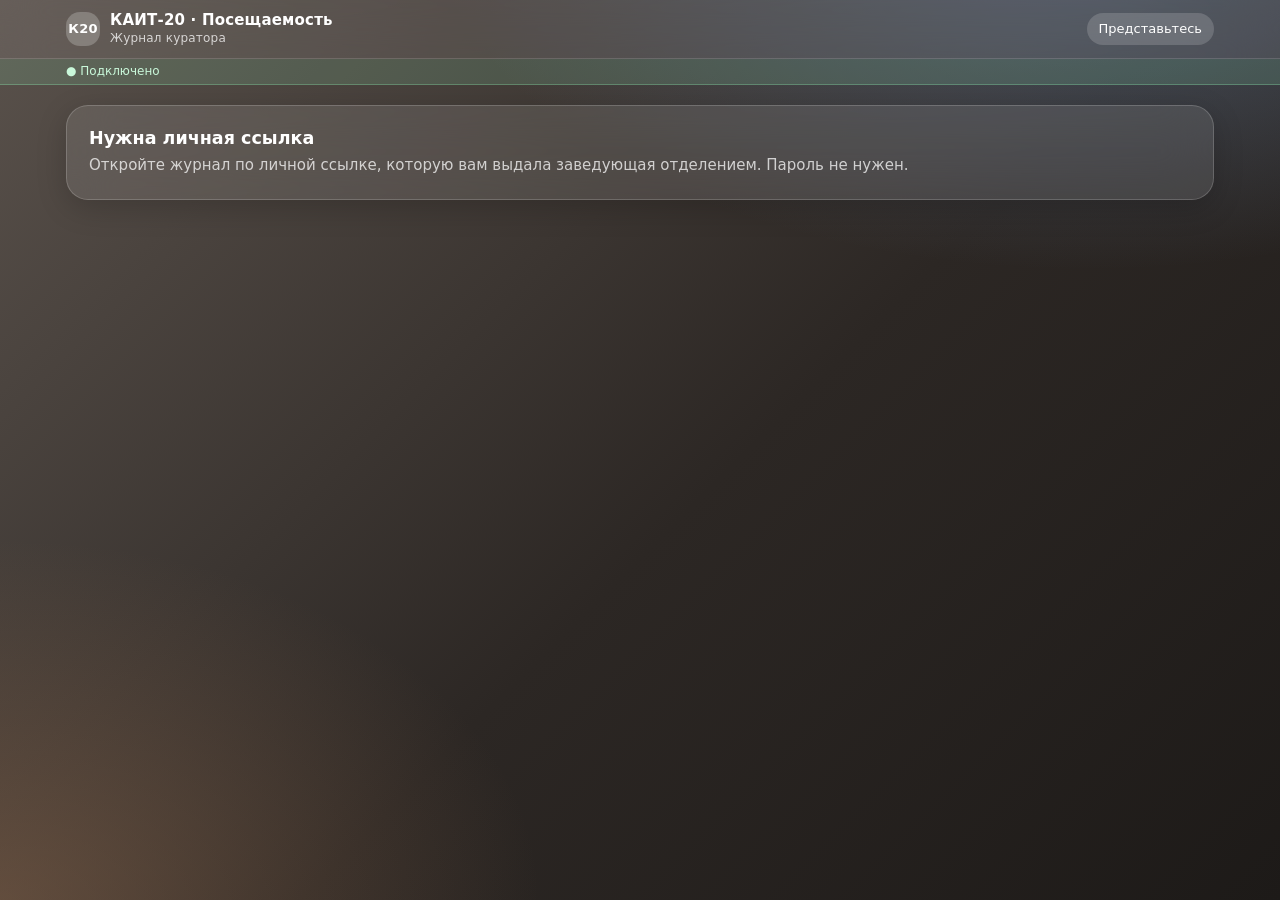
==== index.html @ 229efa11 "Update index.html" ====
<!doctype html>
<html lang="ru">
<head>
<meta charset="utf-8">
<meta name="viewport" content="width=device-width,initial-scale=1,viewport-fit=cover">
<meta name="robots" content="noindex,nofollow">
<title>КАИТ-20 · Посещаемость — куратор</title>
<link rel="stylesheet" href="style.css">
</head>
<body>
<div class="top"><div class="wrap">
  <div class="brand"><div class="logo">К20</div><div>КАИТ-20 · Посещаемость<small>Журнал куратора</small></div></div>
  <div class="sp"></div>
  <button class="who" id="whoBtn">Представьтесь</button>
</div></div>
<div class="demo" id="demo"></div>

<main class="wrap" id="app"></main>

<div class="ov" id="nameOv"><div class="modal">
  <h3>Как вас зовут?</h3>
  <div class="mut sm" style="margin-top:6px">Выберите себя из списка кураторов: имя попадёт в журнал изменений, так видно, кто поставил отметку. Пароль не нужен.</div>
  <select id="nameSel" style="width:100%;border:1px solid var(--line);border-radius:11px;padding:11px 12px;margin:10px 0;background:#fff"></select>
  <input type="text" id="nameIn" placeholder="Фамилия И. О." autocomplete="name" style="display:none">
  <button class="btn" id="nameOk" style="width:100%">Продолжить</button>
</div></div>

<script src="config.js"></script>
<script src="core.js"></script>
<script src="ui.js"></script>
<script src="anim.js"></script>
<script>
(function () {
  var K = KAIT, S = K.Store, UI = window.UI, $ = UI.$, esc = K.esc;
  var app = $('#app');
  var st = { gid: null, date: null, view: 'day', course: 0, ym: null, mine: false };

  function lastWork(d) { var x = K.parse(d); for (var i = 0; i < 10 && S.isOff(K.iso(x)); i++) x.setDate(x.getDate() - 1); return K.iso(x); }
  st.date = lastWork(K.today()); st.ym = st.date.slice(0, 7);

  function hashRead() {
    var h = location.hash.replace('#', ''), o = {};
    h.split('&').forEach(function (p) { var kv = p.split('='); if (kv[0]) o[kv[0]] = decodeURIComponent(kv[1] || ''); });
    st.gid = o.g && S.group(o.g) ? o.g : null;
    if (o.d && /^\d{4}-\d\d-\d\d$/.test(o.d)) { st.date = o.d; st.ym = o.d.slice(0, 7); }
    if (o.v === 'month' || o.v === 'day') st.view = o.v;
  }
  function hashWrite() {
    var h = st.gid ? 'g=' + encodeURIComponent(st.gid) + '&d=' + st.date + '&v=' + st.view : '';
    try { if (location.hash.replace('#', '') !== h) history.replaceState(null, '', '#' + h); } catch (e) {}
  }

  /* ---------- имя ---------- */
  function who() { var w = S.who(); $('#whoBtn').textContent = w ? '👤 ' + K.shortName(w) : 'Представьтесь'; return w; }
  function myGroups() { if (K.REMOTE) return S.groups().map(function (g) { return g.id; }); var w = S.who(), c = S.curators().filter(function (x) { return x.name === w; })[0]; return c ? c.groups : []; }
  function askName(force) {
    if (S.who() && !force) return;
    var sel = $('#nameSel'), cur = S.who();
    sel.innerHTML = '<option value="">— выберите себя —</option>' + S.curators().map(function (c) { return '<option value="' + esc(c.name) + '"' + (c.name === cur ? ' selected' : '') + '>' + esc(c.name) + ' · ' + c.groups.join(', ') + '</option>'; }).join('') + '<option value="__other">Меня нет в списке…</option>';
    $('#nameIn').style.display = 'none';
    $('#nameOv').classList.add('on');
  }
  $('#nameSel').onchange = function () { var o = this.value === '__other'; $('#nameIn').style.display = o ? 'block' : 'none'; if (o) $('#nameIn').focus(); };
  $('#nameOk').onclick = function () {
    var v = $('#nameSel').value === '__other' ? $('#nameIn').value.trim() : $('#nameSel').value; if (!v) return;
    S.who(v); st.mine = myGroups().length > 0; st.course = 0; $('#nameOv').classList.remove('on'); who(); render();
  };
  $('#nameIn').onkeydown = function (e) { if (e.key === 'Enter') $('#nameOk').click(); };
  $('#whoBtn').onclick = function () { askName(true); };

  /* ---------- кураторские задачи ---------- */
  function myTasks() { var w = S.who(); return S.tasks().filter(function (t) { return K.REMOTE || t.cur === w; }); }
  function tasksBlock() {
    var all = myTasks(), open = all.filter(function (t) { return !t.done; }), done = all.filter(function (t) { return t.done; }), td = K.today();
    if (!all.length) return '';
    open.sort(function (a, b) { return (a.due || '9').localeCompare(b.due || '9'); });
    var h = '<div class="card sec" style="margin:14px 0"><h3>Кураторские задачи <small>' + (open.length ? 'в работе: ' + open.length : 'всё выполнено') + '</small></h3>';
    open.forEach(function (t) {
      var late = t.due && t.due < td, today = t.due === td;
      h += '<div class="tkrow" style="display:flex;gap:10px;align-items:flex-start;padding:9px 0;border-top:1px solid var(--line)"><div style="flex:1"><b>' + esc(t.title) + '</b>' + (t.desc ? '<div class="mut sm">' + esc(t.desc) + '</div>' : '') +
        (t.due ? '<div class="xs" style="margin-top:3px;color:' + (late ? '#ff9a8f' : today ? '#ffd27a' : 'inherit') + '">' + (late ? 'Просрочено · ' : today ? 'Срок сегодня · ' : 'Срок: ') + K.fmtShort(t.due) + '</div>' : '') + '</div><button class="btn sm" data-tdone="' + t.id + '">✓ Выполнено</button></div>';
    });
    if (done.length) h += '<div style="margin-top:8px"><button class="btn ghost sm" id="tkShow">' + (st.showDone ? 'Скрыть выполненные' : 'Выполненные (' + done.length + ')') + '</button></div>' + (st.showDone ? done.map(function (t) { return '<div class="mut sm" style="padding:6px 0;border-top:1px solid var(--line)">✓ ' + esc(t.title) + ' · ' + K.fmtShort(t.done) + ' <button class="btn ghost sm" data-tback="' + t.id + '" style="margin-left:6px">Вернуть</button></div>'; }).join('') : '');
    return h + '</div>';
  }
  function bindTasks() {
    function fail(e) { UI.toast('Не удалось сохранить: ' + e.message); }
    [].forEach.call(app.querySelectorAll('[data-tdone]'), function (b) { b.onclick = function () { S.doneTask(b.dataset.tdone, true).then(function () { UI.toast('Задача выполнена'); }).catch(fail); }; });
    [].forEach.call(app.querySelectorAll('[data-tback]'), function (b) { b.onclick = function () { S.doneTask(b.dataset.tback, false).catch(fail); }; });
    var sh = document.getElementById('tkShow'); if (sh) sh.onclick = function () { st.showDone = !st.showDone; render(); };
  }

  /* ---------- главный экран ---------- */
  function home() {
    var di = S.dayInfo(st.date), mine = myGroups(); if (!mine.length) st.mine = false;
    var groups = S.groups().filter(function (g) { return st.mine ? mine.indexOf(g.id) >= 0 : (!st.course || g.course === st.course); });
    var courses = [0].concat(S.groups().map(function (g) { return g.course; }).filter(function (v, i, a) { return a.indexOf(v) === i; }).sort());
    var h = '<div class="hero"><h1>Отметьте посещаемость</h1><p>Выберите группу. Отметки сохраняются сразу и видны заведующей.</p></div>' +
      '<div class="mrow"><span class="sm mut">Дата:</span><input type="date" id="dsel" value="' + st.date + '" style="border:1px solid var(--line);border-radius:10px;padding:7px 10px;background:#fff">' +
      '<button class="btn ghost sm" id="dtoday">Сегодня</button></div>';
    if (di.off) h += '<div class="card" style="margin:10px 0;background:#f1f3f8"><b>🗓 ' + K.fmtLong(st.date) + ' — ' + esc(di.label || 'выходной день') + '.</b> <span class="mut">Отметки закрыты. Выберите учебный день.</span></div>';
    h += tasksBlock();
    h += '<div class="chips" style="margin-top:12px">' + (mine.length ? '<button class="chip' + (st.mine ? ' on' : '') + '" data-c="m">Мои группы (' + mine.length + ')</button>' : '') + courses.map(function (c) { return '<button class="chip' + (!st.mine && st.course === c ? ' on' : '') + '" data-c="' + c + '">' + (c ? c + ' курс' : 'Все группы') + '</button>'; }).join('') + '</div>';
    h += '<div class="grid">' + groups.map(function (g) {
      var n = S.rosterOn(g, st.date).length, m = di.off ? 0 : S.marked(g.id, st.date), done = m === n, pct = n ? Math.round(m / n * 100) : 0;
      return '<button class="gcard" data-g="' + esc(g.id) + '"><b>' + esc(g.name) + '</b><div class="meta">' + g.course + ' курс · ' + n + ' студ.</div>' + (!st.mine && g.curator ? '<div class="meta">' + esc(K.shortName(g.curator)) + '</div>' : '') +
        '<div class="bar ' + (done ? 'done' : '') + '"><i style="width:' + pct + '%"></i></div>' +
        '<div class="state ' + (done ? 'ok' : '') + '">' + (di.off ? 'Выходной' : done ? '✓ Отмечено полностью' : m ? 'Отмечено ' + m + ' из ' + n : 'Не отмечено') + '</div></button>';
    }).join('') + '</div>';
    app.innerHTML = h;
    bindTasks();
    $('#dsel').onchange = function (e) { if (e.target.value) { st.date = e.target.value; st.ym = st.date.slice(0, 7); render(); } };
    $('#dtoday').onclick = function () { st.date = lastWork(K.today()); st.ym = st.date.slice(0, 7); render(); };
    [].forEach.call(app.querySelectorAll('.chip'), function (b) { b.onclick = function () { if (b.dataset.c === 'm') { st.mine = true; st.course = 0; } else { st.mine = false; st.course = +b.dataset.c; } render(); }; });
    [].forEach.call(app.querySelectorAll('.gcard'), function (b) { b.onclick = function () { st.gid = b.dataset.g; render(); window.scrollTo(0, 0); }; });
  }

  /* ---------- группа ---------- */
  function monthShift(n) { var p = st.ym.split('-'), d = new Date(+p[0], +p[1] - 1 + n, 1); st.ym = d.getFullYear() + '-' + K.pad(d.getMonth() + 1); }
  function group() {
    var g = S.group(st.gid), p = st.ym.split('-'), y = +p[0], m = +p[1] - 1, dates = K.monthDates(y, m, false);
    var h = '<div class="crumb"><button class="back" id="back">← Все группы</button><h2>' + esc(g.name) + '</h2><span class="mut sm">' + g.course + ' курс · ' + g.students.length + ' студ.' + (g.curator ? ' · куратор ' + esc(K.shortName(g.curator)) : '') + '</span><div class="sp" style="flex:1"></div>' +
      '<div class="tabs"><button data-v="day" class="' + (st.view === 'day' ? 'on' : '') + '">День</button><button data-v="month" class="' + (st.view === 'month' ? 'on' : '') + '">Табель за месяц</button></div></div>';
    h += '<div class="mrow"><button class="btn ghost sm" id="mp">‹</button><b style="min-width:130px;text-align:center">' + K.MONTHS[m] + ' ' + y + '</b><button class="btn ghost sm" id="mn">›</button></div>';
    if (st.view === 'day') {
      h += '<div class="datebar" id="dbar">' + dates.map(function (d) {
        var dt = K.parse(d), di = S.dayInfo(d), mk = di.off ? 0 : S.marked(g.id, d), cls = 'dpill' + (d === st.date ? ' on' : '') + (di.off ? ' wk' : '') + (!di.off && mk === S.rosterOn(g, d).length ? ' done' : !di.off && mk ? ' part' : '');
        return '<button class="' + cls + '" data-d="' + d + '" title="' + esc(di.label) + '"><small>' + K.DOW[dt.getDay()] + '</small><b>' + dt.getDate() + '</b></button>';
      }).join('') + '</div>';
      var di = S.dayInfo(st.date), cnt = { p: 0, a: 0, n: 0 };
      S.rosterOn(g, st.date).forEach(function (s) { var v = S.get(g.id, s.id, st.date); if (!v) cnt.n++; else if (v === '+' || v === 'о') cnt.p++; else cnt.a++; });
      h += '<div class="sumbar"><div><div class="n">' + K.fmtLong(st.date) + '</div></div>' +
        (di.off ? '' : '<div><span>присутствуют</span><div class="n" style="color:var(--plus)">' + cnt.p + '</div></div><div><span>отсутствуют</span><div class="n" style="color:var(--nev)">' + cnt.a + '</div></div><div><span>не отмечено</span><div class="n">' + cnt.n + '</div></div>' +
        '<button class="btn sm" id="allp"' + (cnt.n ? '' : ' disabled') + '>✓ Все присутствуют</button>') + '</div>';
      if (di.off) h += '<div class="card" style="background:#f1f3f8;margin-bottom:12px"><b>🗓 ' + esc(di.label || 'Выходной день') + '</b> <span class="mut">— отметки закрыты заведующей отделением.</span></div>';
      h += '<div class="list">' + S.rosterOn(g, st.date).map(function (s, i) {
        var v = S.get(g.id, s.id, st.date), c = v ? K.CODES[v] : null;
        return '<div class="row" data-s="' + s.id + '"><span class="num">' + (i + 1) + '</span><div class="nm">' + esc(s.fio) + '</div>' +
          (!v && !di.off ? '<button class="ok" title="Присутствует" data-ok="' + s.id + '">✓</button>' : '') +
          '<button class="cur ' + (c ? 'k-' + c.key : 'k-none') + '" data-pick="' + s.id + '"' + (di.off ? ' disabled' : '') + '>' + (c ? '<span class="st">' + (v === '+' ? '✓' : v) + '</span>' + c.label : 'Не отмечен') + '</button></div>';
      }).join('') + '</div>' + UI.legend();
    } else {
      h += '<div class="mut sm" style="margin:2px 0 10px">Нажмите на клетку, чтобы поставить или изменить отметку. Штриховка — выходной день.</div><div id="mx"></div>' + UI.legend();
    }
    app.innerHTML = h;
    $('#back').onclick = function () { st.gid = null; render(); };
    $('#mp').onclick = function () { monthShift(-1); render(); }; $('#mn').onclick = function () { monthShift(1); render(); };
    [].forEach.call(app.querySelectorAll('.tabs button'), function (b) { b.onclick = function () { st.view = b.dataset.v; render(); }; });
    if (st.view === 'day') {
      var bar = $('#dbar'), on = bar.querySelector('.on'); if (on) bar.scrollLeft = on.offsetLeft - 90;
      [].forEach.call(bar.querySelectorAll('.dpill'), function (b) { b.onclick = function () { st.date = b.dataset.d; render(); }; });
      var all = $('#allp'); if (all) all.onclick = function () {
        var w = who() || '—', n = 0; S.rosterOn(g, st.date).forEach(function (s) { if (!S.get(g.id, s.id, st.date)) { S.set(g.id, s.id, st.date, '+', w, true); n++; } });
        S.commit(); UI.toast('Отмечено присутствующими: ' + n);
      };
      [].forEach.call(app.querySelectorAll('[data-ok]'), function (b) { b.onclick = function (e) { e.stopPropagation(); S.set(g.id, b.dataset.ok, st.date, '+', who()); }; });
      [].forEach.call(app.querySelectorAll('[data-pick]'), function (b) { b.onclick = function () { UI.openSheet({ gid: g.id, sid: b.dataset.pick, date: st.date }); }; });
      [].forEach.call(app.querySelectorAll('.row .nm'), function (n) { n.onclick = function () { UI.openSheet({ gid: g.id, sid: n.parentNode.dataset.s, date: st.date }); }; });
    } else UI.matrix($('#mx'), g.id, dates, { editable: true });
  }

  function render() { who(); hashWrite(); if (st.gid) group(); else home(); }
  var raf; S.onChange(function () { cancelAnimationFrame(raf); raf = requestAnimationFrame(function () { var sc = window.scrollY, mx = document.querySelector('.mwrap'), mt = mx && mx.scrollTop, ml = mx && mx.scrollLeft; render(); window.scrollTo(0, sc); var m2 = document.querySelector('.mwrap'); if (m2 && mx) { m2.scrollTop = mt; m2.scrollLeft = ml; } }); });
  window.addEventListener('hashchange', function () { hashRead(); render(); });

  UI.demoBar($('#demo'));
  function boot() { hashRead(); render(); if (!K.REMOTE) askName(false); }
  if (!K.REMOTE) boot();
  else {
    var tok = ''; try { tok = new URLSearchParams(location.search).get('k') || sessionStorage.getItem('kait20-k') || ''; } catch (e) {}
    if (!tok) { app.innerHTML = '<div class="card" style="padding:22px;margin-top:20px"><h3>Нужна личная ссылка</h3><div class="mut" style="margin-top:6px">Откройте журнал по личной ссылке, которую вам выдала заведующая отделением. Пароль не нужен.</div></div>'; }
    else {
      try { sessionStorage.setItem('kait20-k', tok); history.replaceState(null, '', location.pathname + location.hash); } catch (e) {}
      app.innerHTML = '<div class="mut" style="padding:30px;text-align:center">Загружаю журнал…</div>';
      K.Net.login({ k: tok }).then(function () { $('#whoBtn').onclick = null; st.mine = false; boot(); }).catch(function (e) {
        try { sessionStorage.removeItem('kait20-k'); } catch (x) {}
        app.innerHTML = '<div class="card" style="padding:22px;margin-top:20px"><h3>Не удалось открыть журнал</h3><div class="mut" style="margin-top:6px">' + (e.message === 'auth' ? 'Ссылка недействительна. Попросите заведующую выдать новую.' : 'Нет связи с сервером. Обновите страницу.') + '</div></div>';
      });
    }
  }
})();
</script>
</body>
</html>
---- style.css ----
:root{
  --bg:#f3f5f9;--card:#fff;--ink:#12203a;--mut:#64748b;--line:#e3e8f0;--acc:#2f5bea;--acc2:#1e3fb4;--accbg:#eaf0ff;
  --plus-bg:#e6f6ec;--plus:#18743a;--late-bg:#fff2d0;--late:#8a5300;--nev-bg:#fde2df;--nev:#b0241a;--left-bg:#ffe6cf;--left:#a84500;
  --sick-bg:#dfeaff;--sick:#1c4fc9;--appl-bg:#d6f3ef;--appl:#0b6f66;--order-bg:#eee1fb;--order:#6a22a3;--iup-bg:#e9edf2;--iup:#475467;--prac-bg:#e0e3fb;--prac:#3a31ab;
  --r:14px;--sh:0 1px 2px rgba(18,32,58,.06),0 6px 18px rgba(18,32,58,.06);
}
[hidden]{display:none!important}
*{box-sizing:border-box}html{-webkit-text-size-adjust:100%}
body{margin:0;background:var(--bg);color:var(--ink);font:15px/1.45 system-ui,-apple-system,"Segoe UI",Roboto,Arial,sans-serif}
button{font:inherit;color:inherit;cursor:pointer}input,select{font:inherit;color:inherit}
h1,h2,h3{margin:0;line-height:1.2}
.wrap{max-width:1180px;margin:0 auto;padding:0 16px}
.top{background:linear-gradient(120deg,#16264d,#2748b8);color:#fff;position:sticky;top:0;z-index:20}
.top .wrap{display:flex;align-items:center;gap:12px;min-height:58px}
.brand{display:flex;align-items:center;gap:10px;font-weight:700;letter-spacing:.2px}
.brand .logo{width:34px;height:34px;border-radius:10px;background:rgba(255,255,255,.16);display:grid;place-items:center;font-weight:800;font-size:13px}
.brand small{display:block;font-weight:500;opacity:.75;font-size:12px;margin-top:-2px}
.top .sp{flex:1}
.top .who{background:rgba(255,255,255,.14);border:0;color:#fff;border-radius:999px;padding:7px 12px;font-size:13px}
.demo{background:#fff7dd;color:#6b4e00;border-bottom:1px solid #f0e0a8;font-size:13px}
.demo .wrap{padding:7px 16px;display:flex;gap:10px;align-items:center;flex-wrap:wrap}
.demo button{background:#fff;border:1px solid #e3cf8a;border-radius:8px;padding:3px 9px;font-size:12px}
.card{background:var(--card);border-radius:var(--r);box-shadow:var(--sh);padding:16px}
.mut{color:var(--mut)}.sm{font-size:13px}.xs{font-size:12px}
.chips{display:flex;gap:8px;flex-wrap:wrap}
.chip{border:1px solid var(--line);background:#fff;border-radius:999px;padding:6px 13px;font-size:14px}
.chip.on{background:var(--acc);border-color:var(--acc);color:#fff}
.btn{background:var(--acc);color:#fff;border:0;border-radius:11px;padding:10px 16px;font-weight:600}
.btn:hover{background:var(--acc2)}.btn.ghost{background:#fff;color:var(--acc);border:1px solid var(--line)}
.btn.ghost:hover{background:var(--accbg)}.btn.sm{padding:6px 11px;font-size:13px;border-radius:9px}
.btn:disabled{opacity:.5;cursor:default}

/* статусы */
.st{display:inline-grid;place-items:center;min-width:30px;height:30px;padding:0 8px;border-radius:9px;font-weight:700;font-size:14px}
.k-plus{background:var(--plus-bg);color:var(--plus)}.k-late{background:var(--late-bg);color:var(--late)}.k-nev{background:var(--nev-bg);color:var(--nev)}
.k-left{background:var(--left-bg);color:var(--left)}.k-sick{background:var(--sick-bg);color:var(--sick)}.k-appl{background:var(--appl-bg);color:var(--appl)}
.k-order{background:var(--order-bg);color:var(--order)}.k-iup{background:var(--iup-bg);color:var(--iup)}.k-prac{background:var(--prac-bg);color:var(--prac)}
.k-none{background:#fff;color:#98a2b3;border:1.5px dashed #cbd5e1}

/* домашний экран куратора */
.hero{padding:22px 0 8px}
.hero h1{font-size:26px}
.hero p{margin:6px 0 0;color:var(--mut)}
.grid{display:grid;gap:12px;grid-template-columns:repeat(auto-fill,minmax(210px,1fr));margin:16px 0 40px}
.gcard{background:#fff;border:1px solid var(--line);border-radius:var(--r);padding:14px;text-align:left;box-shadow:var(--sh);transition:transform .12s,border-color .12s}
.gcard:hover{transform:translateY(-2px);border-color:#b9c6f5}
.gcard b{font-size:19px}.gcard .meta{color:var(--mut);font-size:13px;margin-top:2px}
.bar{height:7px;border-radius:99px;background:#e8edf5;overflow:hidden;margin-top:12px}.bar i{display:block;height:100%;background:var(--acc);border-radius:99px}
.bar.done i{background:#22a35a}
.gcard .state{font-size:12.5px;margin-top:6px;color:var(--mut)}.gcard .state.ok{color:#18743a;font-weight:600}

/* экран группы */
.crumb{display:flex;align-items:center;gap:10px;padding:16px 0 10px;flex-wrap:wrap}
.crumb .back{background:#fff;border:1px solid var(--line);border-radius:10px;padding:7px 12px}
.crumb h2{font-size:22px}
.tabs{display:inline-flex;background:#e6ebf4;border-radius:11px;padding:3px}
.tabs button{border:0;background:transparent;padding:7px 14px;border-radius:9px;font-weight:600;color:var(--mut)}
.tabs button.on{background:#fff;color:var(--ink);box-shadow:0 1px 3px rgba(0,0,0,.1)}
.datebar{display:flex;gap:6px;overflow-x:auto;padding:4px 2px 10px;scrollbar-width:thin}
.dpill{flex:0 0 auto;min-width:52px;border:1px solid var(--line);background:#fff;border-radius:12px;padding:6px 6px;text-align:center;position:relative}
.dpill small{display:block;color:var(--mut);font-size:11px;text-transform:uppercase}.dpill b{font-size:17px}
.dpill.on{background:var(--acc);border-color:var(--acc);color:#fff}.dpill.on small{color:#cfe0ff}
.dpill.done::after{content:"";position:absolute;right:6px;top:6px;width:7px;height:7px;border-radius:50%;background:#22a35a}
.dpill.part::after{content:"";position:absolute;right:6px;top:6px;width:7px;height:7px;border-radius:50%;background:#f0a21a}
.dpill.wk{opacity:.55}
.mrow{display:flex;align-items:center;gap:8px;flex-wrap:wrap;margin:6px 0}
.sumbar{display:flex;gap:14px;flex-wrap:wrap;align-items:center;margin:10px 0 12px}
.sumbar .n{font-size:20px;font-weight:800}.sumbar span{color:var(--mut);font-size:13px}
.list{background:#fff;border-radius:var(--r);box-shadow:var(--sh);overflow:hidden}
.row{display:flex;align-items:center;gap:10px;padding:10px 14px;border-bottom:1px solid var(--line)}
.row:last-child{border:0}.row .num{width:24px;color:#98a2b3;font-size:13px}
.row .nm{flex:1 1 0;min-width:0;font-weight:550}.row .nm small{display:block;color:var(--mut);font-weight:400;font-size:12px}
.row .ok{width:38px;height:38px;border-radius:11px;border:1.5px solid #cfe6d7;background:#f3fbf6;color:#18743a;font-size:18px;font-weight:700}
.row .ok:hover{background:var(--plus-bg)}
.row .cur{flex:0 0 auto;max-width:48%;font-size:13px;line-height:1.15;text-align:left;min-width:122px;height:38px;border-radius:11px;border:0;font-weight:650;display:flex;align-items:center;justify-content:center;gap:6px;padding:0 10px}
.row .cur .st{background:transparent;min-width:0;height:auto;padding:0;font-size:16px}

/* табель */
.mwrap{overflow:auto;background:#fff;border-radius:var(--r);box-shadow:var(--sh);max-height:72vh}
table.mx{border-collapse:separate;border-spacing:0;font-size:12.5px}
table.mx th,table.mx td{border-bottom:1px solid var(--line);border-right:1px solid #f0f2f7;padding:0;text-align:center}
table.mx thead th{position:sticky;top:0;background:#f7f9fd;z-index:2;font-weight:600;height:36px;min-width:30px;color:#475467}
table.mx thead th.wk{background:#eef1f7;color:#98a2b3}
table.mx .nm{position:sticky;left:0;background:#fff;z-index:1;text-align:left;padding:0 10px;min-width:210px;max-width:230px;white-space:nowrap;overflow:hidden;text-overflow:ellipsis;font-weight:550}
table.mx thead .nm{z-index:3;background:#f7f9fd}
table.mx td.c{height:30px;min-width:30px;cursor:pointer;font-weight:700}
table.mx td.c:hover{outline:2px solid var(--acc);outline-offset:-2px}
table.mx td.off{background:repeating-linear-gradient(45deg,#f1f3f8,#f1f3f8 4px,#e8ebf2 4px,#e8ebf2 8px);cursor:not-allowed}table.mx td.off:hover{outline:0}
table.mx td.sum{min-width:46px;padding:0 6px;font-weight:600;background:#fafbfe}
table.mx thead th.sum{white-space:nowrap;padding:0 6px}
.legend{display:flex;gap:8px;flex-wrap:wrap;margin:10px 0}.legend span{display:inline-flex;align-items:center;gap:6px;font-size:12.5px;color:var(--mut)}
.legend .st{min-width:24px;height:24px;font-size:12px;border-radius:7px}

/* шторка статуса */
.ov{position:fixed;inset:0;background:rgba(10,20,40,.42);z-index:50;display:none;align-items:flex-end;justify-content:center}
.ov.on{display:flex}
.sheet{background:#fff;width:100%;max-width:520px;border-radius:20px 20px 0 0;padding:18px 18px 22px;max-height:92vh;overflow:auto;animation:up .18s ease-out}
@media(min-width:700px){.ov{align-items:center}.sheet{border-radius:20px}}
@keyframes up{from{transform:translateY(24px);opacity:.4}to{transform:none;opacity:1}}
.sheet h3{font-size:18px}.sheet .sub{color:var(--mut);font-size:13px;margin:2px 0 12px}
.opts{display:grid;grid-template-columns:repeat(3,1fr);gap:8px}
.opt{border:0;border-radius:13px;padding:11px 6px;display:flex;flex-direction:column;align-items:center;gap:3px;font-size:12.5px;font-weight:600;line-height:1.15;text-align:center;border:2px solid transparent}
.opt b{font-size:20px}.opt.sel{border-color:var(--ink)}
.until{margin-top:12px;padding:10px 12px;background:#f5f7fb;border-radius:12px;font-size:13.5px;display:none}
.until.on{display:block}.until input{margin-left:6px;border:1px solid var(--line);border-radius:8px;padding:5px 8px}
.sheet .acts{display:flex;gap:8px;margin-top:14px}.sheet .acts button{flex:1}
.toast{position:fixed;left:50%;bottom:22px;transform:translate(-50%,30px);background:#12203a;color:#fff;padding:9px 16px;border-radius:999px;font-size:13.5px;opacity:0;transition:.2s;z-index:80;pointer-events:none}
.toast.on{opacity:1;transform:translate(-50%,0)}
.modal{background:#fff;width:min(560px,94vw);border-radius:18px;padding:22px;box-shadow:var(--sh)}
.modal input[type=text],.modal input[type=password]{width:100%;border:1px solid var(--line);border-radius:11px;padding:11px 12px;margin:10px 0}

/* админ */
.filters{display:flex;gap:10px;flex-wrap:wrap;align-items:end;margin:18px 0 14px}
.filters label{display:flex;flex-direction:column;gap:3px;font-size:12px;color:var(--mut)}
.filters select,.filters input{border:1px solid var(--line);background:#fff;border-radius:10px;padding:8px 10px;min-width:130px}
.kpis{display:grid;grid-template-columns:repeat(auto-fit,minmax(170px,1fr));gap:12px;margin-bottom:14px}
.kpi{background:#fff;border-radius:var(--r);box-shadow:var(--sh);padding:14px 16px}
.kpi .v{font-size:30px;font-weight:800;letter-spacing:-.5px}.kpi .l{color:var(--mut);font-size:13px}.kpi .d{font-size:12px;margin-top:4px;color:var(--mut)}
.kpi.main{background:linear-gradient(135deg,#1c3a9e,#2f5bea);color:#fff}.kpi.main .l,.kpi.main .d{color:#d6e2ff}
.cols{display:grid;gap:14px;grid-template-columns:1fr}
@media(min-width:980px){.cols.two{grid-template-columns:1.1fr 1fr}}
.sec{margin:14px 0}.sec h3{font-size:17px;margin-bottom:10px;display:flex;align-items:center;gap:8px;flex-wrap:wrap}
.sec h3 small{font-weight:400;color:var(--mut);font-size:12.5px}
.today{display:flex;gap:14px;align-items:center;flex-wrap:wrap}
.ring{width:74px;height:74px}
.miss{display:flex;gap:6px;flex-wrap:wrap;margin-top:6px}.miss span{background:#fff1ef;color:#b0241a;border-radius:8px;padding:3px 9px;font-size:12.5px;font-weight:600}
.hm{overflow:auto;max-height:560px}
table.hm{border-collapse:separate;border-spacing:2px;font-size:11px}
table.hm td,table.hm th{padding:0;text-align:center}
table.hm th{color:#667085;font-weight:600;position:sticky;top:0;background:#fff;z-index:1}
table.hm td.g{position:sticky;left:0;background:#fff;text-align:left;padding:0 8px 0 2px;font-weight:650;font-size:12.5px;cursor:pointer;white-space:nowrap}
table.hm td.g:hover{color:var(--acc)}
table.hm td.h{width:22px;height:22px;border-radius:5px}
table.hm td.pc{padding:0 6px;font-weight:700;font-size:12px}
.hmlegend{display:flex;align-items:center;gap:8px;font-size:12px;color:var(--mut);margin-top:8px}
.hmlegend i{display:inline-block;width:20px;height:12px;border-radius:3px}
.rank .rw{display:grid;grid-template-columns:78px 1fr 52px;gap:8px;align-items:center;padding:4px 0;cursor:pointer;font-size:13px}
.rank .rw:hover b{color:var(--acc)}
.rank .tr{height:16px;background:#eef1f6;border-radius:6px;overflow:hidden;display:flex}.rank .tr i{display:block;height:100%}
table.tb{width:100%;border-collapse:collapse;font-size:13.5px}
table.tb th{text-align:left;color:var(--mut);font-weight:600;font-size:12px;padding:6px 8px;border-bottom:1px solid var(--line);white-space:nowrap}
table.tb td{padding:8px;border-bottom:1px solid var(--line)}
table.tb tr.cl{cursor:pointer}table.tb tr.cl:hover td{background:#f6f8fd}
.pill{display:inline-block;border-radius:99px;padding:2px 9px;font-size:12px;font-weight:700}
.pill.red{background:var(--nev-bg);color:var(--nev)}.pill.amb{background:var(--late-bg);color:var(--late)}.pill.gr{background:var(--plus-bg);color:var(--plus)}
.drawer{position:fixed;top:0;right:0;bottom:0;width:min(1100px,100vw);background:var(--bg);z-index:60;box-shadow:-10px 0 40px rgba(0,0,0,.25);transform:translateX(105%);transition:.22s;overflow:auto;padding:16px}
.drawer.on{transform:none}
.drawer .hd{display:flex;align-items:center;gap:10px;margin-bottom:12px;flex-wrap:wrap}
.strip{display:flex;gap:3px;flex-wrap:wrap}.strip .st{min-width:26px;height:26px;font-size:12px;border-radius:7px}
.gate{min-height:100vh;display:grid;place-items:center;background:linear-gradient(120deg,#16264d,#2748b8);padding:16px}
.gate .box{background:#fff;border-radius:20px;padding:28px;width:min(380px,100%);box-shadow:0 20px 60px rgba(0,0,0,.35);text-align:center}
.gate .logo{width:56px;height:56px;border-radius:16px;background:var(--acc);color:#fff;display:grid;place-items:center;font-weight:800;margin:0 auto 12px}
.gate input{width:100%;text-align:center;font-size:24px;letter-spacing:8px;border:1.5px solid var(--line);border-radius:12px;padding:10px;margin:14px 0 10px}
.gate .err{color:#b0241a;font-size:13px;min-height:18px}
.empty{padding:26px;text-align:center;color:var(--mut)}
@media(max-width:640px){.brand{font-size:14px;white-space:nowrap}.brand small{font-size:11px}.top .who{max-width:46vw;overflow:hidden;text-overflow:ellipsis;white-space:nowrap}.sumbar>div:first-child{flex-basis:100%}.sumbar .n{font-size:18px}.crumb h2{font-size:20px}.hero h1{font-size:22px}.row .cur{min-width:96px}.kpi .v{font-size:26px}}
@media print{.top,.demo,.filters,.noprint,.drawer .hd button{display:none!important}body{background:#fff}.card,.kpi,.list{box-shadow:none;border:1px solid #ddd}.hm{max-height:none}}
.demo.sync{background:#eef6ee;color:#1d5e2f;border-bottom-color:#cfe5d2}
.demo.sync .wrap{padding:4px 16px;font-size:12px}

/* ===== тема Glassy: только оформление, логика не затронута ===== */
:root{
  --bg:#2c2724;--card:rgba(255,255,255,.10);--ink:#fff;--mut:rgba(255,255,255,.74);--line:rgba(255,255,255,.16);
  --acc:#4c9bff;--acc2:#7ab5ff;--accbg:rgba(76,155,255,.18);--r:22px;
  --sh:0 8px 30px rgba(0,0,0,.18);
  --plus-bg:rgba(143,240,180,.22);--plus:#b9f7d0;--late-bg:rgba(255,210,122,.24);--late:#ffe3a6;
  --nev-bg:rgba(255,122,104,.28);--nev:#ffd3cc;--left-bg:rgba(255,170,110,.26);--left:#ffdcbf;
  --sick-bg:rgba(76,155,255,.28);--sick:#d3e6ff;--appl-bg:rgba(90,220,205,.24);--appl:#c7f6f0;
  --order-bg:rgba(180,140,250,.28);--order:#e6d8ff;--iup-bg:rgba(255,255,255,.18);--iup:#fff;
  --prac-bg:rgba(130,140,255,.28);--prac:#dadcff;
}
html{background:#1d1a18}
body{min-height:100vh;color:#fff;background:radial-gradient(1100px 600px at 85% -10%,rgba(120,150,190,.45),transparent 60%),radial-gradient(900px 600px at 0% 100%,rgba(150,110,80,.45),transparent 60%),linear-gradient(135deg,#5a524c 0%,#2c2724 55%,#1d1a18 100%) fixed;font-family:Inter,system-ui,-apple-system,"Segoe UI",Roboto,Arial,sans-serif}
.top{background:rgba(255,255,255,.08);border-bottom:1px solid rgba(255,255,255,.14);backdrop-filter:blur(24px);-webkit-backdrop-filter:blur(24px)}
.brand .logo{background:rgba(255,255,255,.22);border-radius:14px}
.top .who{background:rgba(255,255,255,.16)}
.card,.kpi,.list,.mwrap,.gcard,.modal{background:rgba(255,255,255,.10);border:1px solid rgba(255,255,255,.18);backdrop-filter:blur(24px);-webkit-backdrop-filter:blur(24px)}
.kpi{border-radius:24px}.kpi.main{background:linear-gradient(135deg,rgba(76,155,255,.5),rgba(76,155,255,.22));border-color:rgba(122,181,255,.6);color:#fff}
.kpi.main .l,.kpi.main .d{color:rgba(255,255,255,.85)}
.gcard:hover{border-color:rgba(255,255,255,.4)}
.chip{background:rgba(255,255,255,.08);border-color:rgba(255,255,255,.18);color:#fff;min-height:36px}
.chip.on{background:rgba(255,255,255,.26);border-color:rgba(255,255,255,.4);color:#fff}
.btn{background:#4c9bff;color:#07203f;border-radius:14px}.btn:hover{background:#7ab5ff}
.btn.ghost{background:rgba(255,255,255,.10);color:#fff;border:1px solid rgba(255,255,255,.22)}.btn.ghost:hover{background:rgba(255,255,255,.2)}
.k-none{background:transparent;color:rgba(255,255,255,.6);border-color:rgba(255,255,255,.35)}
.bar,.rank .tr{background:rgba(255,255,255,.16)}.bar i{background:linear-gradient(90deg,#4c9bff,#8ff0b4)}.bar.done i{background:#8ff0b4}
.gcard .state.ok{color:#b9f7d0}
.crumb .back{background:rgba(255,255,255,.10);border-color:rgba(255,255,255,.2);color:#fff}
.tabs{background:rgba(255,255,255,.10)}.tabs button{color:rgba(255,255,255,.8)}.tabs button.on{background:rgba(255,255,255,.26);color:#fff;box-shadow:none}
.dpill{background:rgba(255,255,255,.08);border-color:rgba(255,255,255,.16);color:#fff}
.dpill small{color:rgba(255,255,255,.75)}.dpill.on{background:rgba(76,155,255,.36);border-color:#6aaeff;color:#fff}.dpill.on small{color:#fff}
.row .num{color:rgba(255,255,255,.6)}.row .ok{background:rgba(143,240,180,.16);border-color:rgba(143,240,180,.5);color:#b9f7d0}.row .ok:hover{background:rgba(143,240,180,.3)}
table.mx thead th{background:rgba(60,54,50,.96);color:#fff}table.mx thead th.wk{background:rgba(75,69,64,.96);color:rgba(255,255,255,.65)}
table.mx .nm{background:rgba(60,54,50,.96)}table.mx thead .nm{background:rgba(60,54,50,.98)}
table.mx th,table.mx td{border-right-color:rgba(255,255,255,.08)}
table.mx td.off{background:repeating-linear-gradient(45deg,rgba(255,255,255,.05),rgba(255,255,255,.05) 4px,rgba(255,255,255,.10) 4px,rgba(255,255,255,.10) 8px)}
table.mx td.sum{background:rgba(255,255,255,.06)}
.ov{background:rgba(10,8,6,.55);backdrop-filter:blur(6px)}
.sheet,.modal{background:rgba(48,43,40,.94);color:#fff;border:1px solid rgba(255,255,255,.2);backdrop-filter:blur(28px)}
.opt.sel{border-color:#fff}.until{background:rgba(255,255,255,.10)}
.until input,.modal input[type=text],.modal input[type=password],.filters select,.filters input,.modal select,.modal textarea{background:rgba(255,255,255,.10);color:#fff;border:1px solid rgba(255,255,255,.22)}
.filters select option,.modal select option,select option,select optgroup{background:#2c2724!important;color:#fff!important}
.filters input[type=date]{color-scheme:dark}
.toast{background:rgba(255,255,255,.92);color:#12203a}
.miss span{background:rgba(255,122,104,.28);color:#ffd3cc}
table.hm th,table.hm td.g{background:rgba(60,54,50,.96);color:#fff}table.hm th{color:rgba(255,255,255,.75)}table.hm td.g:hover{color:#7ab5ff}
.rank .rw:hover b{color:#7ab5ff}
table.tb tr.cl:hover td{background:rgba(255,255,255,.08)}
.drawer{background:rgba(44,39,36,.97);backdrop-filter:blur(24px)}
.gate{background:radial-gradient(900px 600px at 80% 0%,rgba(120,150,190,.45),transparent 60%),linear-gradient(135deg,#5a524c,#1d1a18)}
.gate .box{background:rgba(255,255,255,.12);border:1px solid rgba(255,255,255,.22);backdrop-filter:blur(28px);color:#fff}
.gate .logo{background:#4c9bff;color:#07203f}.gate input{background:rgba(255,255,255,.1);color:#fff;border-color:rgba(255,255,255,.25)}
.gate .err{color:#ffb4a8}
.demo{background:rgba(255,210,122,.16);color:#ffe9b8;border-bottom-color:rgba(255,210,122,.3)}.demo button{background:rgba(255,255,255,.12);color:#fff;border-color:rgba(255,255,255,.3)}
.demo.sync{background:rgba(143,240,180,.14);color:#c9f8da;border-bottom-color:rgba(143,240,180,.3)}
a{color:#bcd9ff}
@media print{body{background:#fff!important;color:#12203a}.card,.kpi,.list,.mwrap{background:#fff;color:#12203a;backdrop-filter:none}}
.ring circle:first-child{stroke:rgba(255,255,255,.2)}.ring text{fill:#fff}
input,select,textarea{background:rgba(255,255,255,.10)!important;color:#fff!important;border:1px solid rgba(255,255,255,.22)!important;border-radius:12px;color-scheme:dark}
input[type=checkbox],input[type=radio]{background:none!important;border:0!important}
select option{background:#2c2724;color:#fff}
input::placeholder,textarea::placeholder{color:rgba(255,255,255,.55)}
svg text{fill:rgba(255,255,255,.82)}.ring text{fill:#fff}
svg line[stroke="#e8edf5"]{stroke:rgba(255,255,255,.14)}
[style*="#eef1f6"]{background:rgba(255,255,255,.16)!important}
span[style*="min-width:190px"][style*="#b0241a"]{color:#ffb4a8!important}
span[style*="min-width:190px"][style*="#8a5300"]{color:#ffd27a!important}
td.h[style*="#f1f3f8"]{background:rgba(255,255,255,.07)!important}
.hmlegend i[style*="#f1f3f8"]{background:rgba(255,255,255,.12)!important}
table.mx td.c{color:inherit}

/* ===== раскладка Glassy для админки ===== */
.app{display:flex;gap:18px;align-items:flex-start;max-width:1440px;margin:0 auto;padding:16px 16px 0}
.mainc{flex:1;min-width:0}
.rail{position:sticky;top:16px;flex:0 0 72px;width:72px;padding:14px 0;display:flex;flex-direction:column;align-items:center;gap:10px;border-radius:28px;background:rgba(255,255,255,.10);border:1px solid rgba(255,255,255,.18);backdrop-filter:blur(24px);-webkit-backdrop-filter:blur(24px)}
.rail button{width:46px;height:46px;border:0;border-radius:16px;background:transparent;display:grid;place-items:center;color:rgba(255,255,255,.82)}
.rail button:hover{background:rgba(255,255,255,.14)}.rail button.on{background:rgba(255,255,255,.24);color:#fff}
.app .top{position:static;background:none;border:0;backdrop-filter:none;-webkit-backdrop-filter:none}
.app .top .wrap{max-width:none;padding:8px 8px 8px 16px;border-radius:28px;background:rgba(255,255,255,.08);border:1px solid rgba(255,255,255,.14);backdrop-filter:blur(24px);-webkit-backdrop-filter:blur(24px)}
.app .tabs{background:transparent!important;border-radius:22px}
.app .tabs button{border-radius:18px;padding:10px 18px;color:rgba(255,255,255,.8)!important}
.app .tabs button.on{background:rgba(255,255,255,.24);color:#fff!important}
.app .demo{margin-top:12px;border-radius:18px;overflow:hidden;border:1px solid rgba(255,210,122,.3)}
.app main.wrap{max-width:none;padding:0}
.dg{display:grid;gap:20px;grid-template-columns:minmax(280px,.8fr) 2fr;align-items:start;margin-top:6px}
.dg-r{display:flex;flex-direction:column;gap:2px;min-width:0}
.dg-r .kpis{grid-template-columns:repeat(auto-fit,minmax(140px,1fr))}
.dg2{display:grid;gap:20px;grid-template-columns:1.1fr 1fr;align-items:start}
.today2{display:flex;flex-direction:column;align-items:center;gap:12px;margin-top:0}
.today2 .th{align-self:stretch;font-size:15px}
.ring.big{width:190px;height:190px;margin:6px 0}
.trio3{display:grid;grid-template-columns:repeat(3,1fr);gap:8px;align-self:stretch}
.trio3>div{padding:10px 6px;border-radius:16px;background:rgba(255,255,255,.10);text-align:center}
.trio3 b{display:block;font-size:20px}.trio3 span{font-size:11.5px;color:rgba(255,255,255,.78)}
.misscard{margin-top:0}
.misscard [style*="min-width:190px"]{min-width:150px!important}
@media(max-width:1100px){.dg,.dg2{grid-template-columns:1fr}}
@media(max-width:760px){.rail{display:none}.app{padding:10px 10px 0}}
@media print{.rail{display:none}.app{display:block}}
.dg-r .card svg{max-height:250px;width:100%}
@media(max-width:760px){.app .top .wrap{flex-wrap:wrap;padding:10px}.app .tabs{width:100%;display:flex;overflow-x:auto}.app .tabs button{flex:1 0 auto;white-space:nowrap;padding:9px 12px}.app .top .brand{width:100%}.top .sp{display:none}}
@media(max-width:760px){.card.sec{overflow-x:auto}}
/* календарь: читаемые ячейки */
.calc{color:#fff}
.calc[style*="background:#fff"]{background:rgba(255,255,255,.14)!important}
.calc[style*="repeating-linear-gradient"]{background:repeating-linear-gradient(45deg,rgba(255,255,255,.04),rgba(255,255,255,.04) 4px,rgba(255,255,255,.09) 4px,rgba(255,255,255,.09) 8px)!important}
.calc b{color:#fff}
.calc .xs{color:rgba(255,255,255,.72)!important}.calc .xs:not(.mut){color:#b9f7d0!important}
.calc:hover{background:rgba(255,255,255,.24)!important}
/* задачи, чекбоксы, выпадающие списки */
input[type=checkbox]{width:auto!important;background:none!important;border:0!important;accent-color:#4c9bff;color-scheme:dark}
.tkrow .btn{flex:none}
.modal textarea{width:100%;font:inherit}
.chips .chip.on{background:rgba(76,155,255,.35);border-color:rgba(76,155,255,.8);color:#fff}
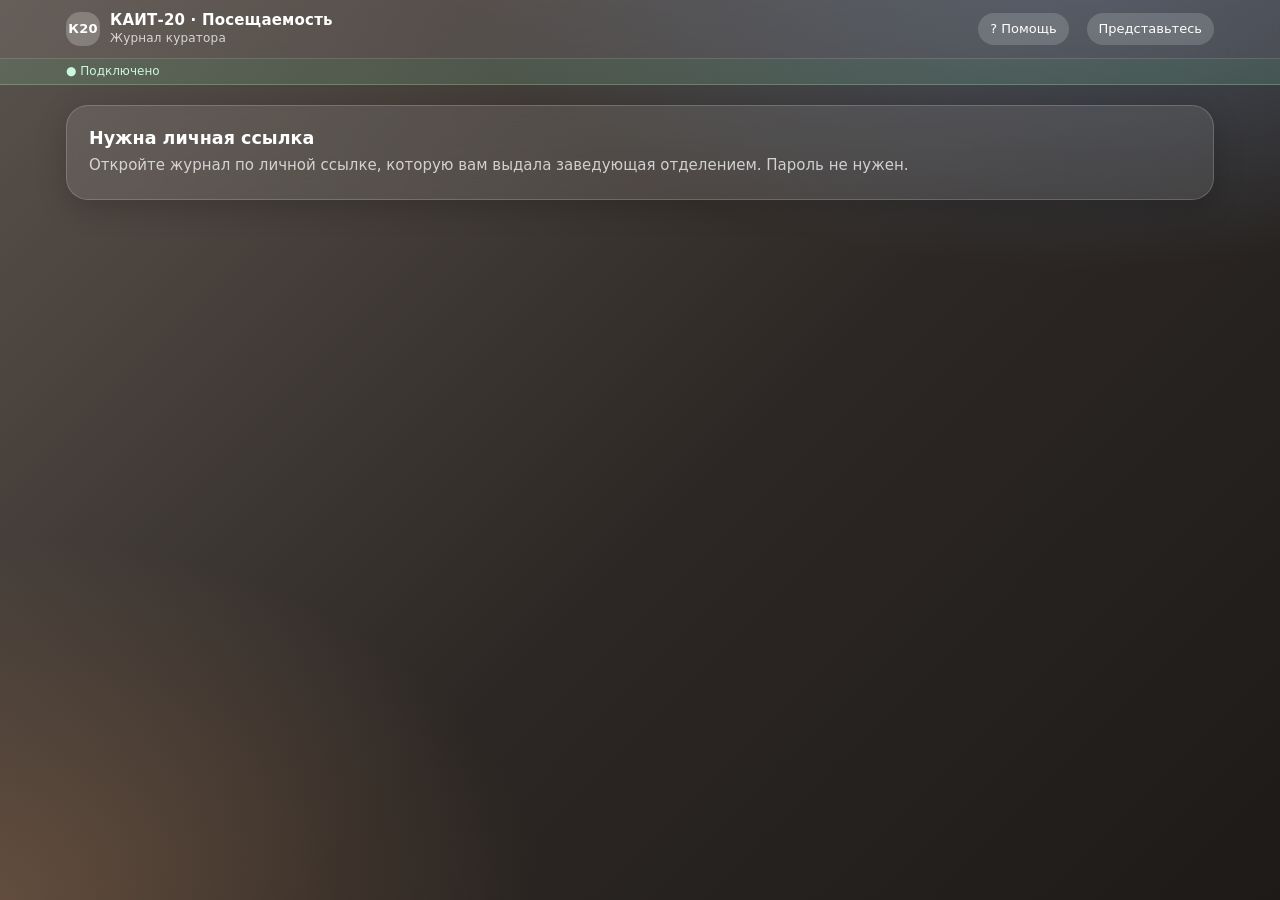
==== commit d3075388: "Update index.html" ====
--- a/index.html
+++ b/index.html
@@ -11,6 +11,7 @@
 <div class="top"><div class="wrap">
   <div class="brand"><div class="logo">К20</div><div>КАИТ-20 · Посещаемость<small>Журнал куратора</small></div></div>
   <div class="sp"></div>
+  <button class="who" id="helpBtn" title="Как пользоваться" aria-label="Как пользоваться" style="margin-right:6px">?<span class="hl"> Помощь</span></button>
   <button class="who" id="whoBtn">Представьтесь</button>
 </div></div>
 <div class="demo" id="demo"></div>
@@ -53,6 +54,21 @@
   /* ---------- имя ---------- */
   function who() { var w = S.who(); $('#whoBtn').textContent = w ? '👤 ' + K.shortName(w) : 'Представьтесь'; return w; }
   function myGroups() { if (K.REMOTE) return S.groups().map(function (g) { return g.id; }); var w = S.who(), c = S.curators().filter(function (x) { return x.name === w; })[0]; return c ? c.groups : []; }
+  function helpModal() {
+    var ov = document.createElement('div'); ov.className = 'ov on'; ov.style.alignItems = 'center'; ov.style.zIndex = 90;
+    ov.innerHTML = '<div class="modal" style="max-height:92vh;overflow:auto"><h3>Как пользоваться журналом</h3><ol style="margin:10px 0 0;padding-left:20px;line-height:1.5;font-size:14px">' +
+      '<li><b>Откройте свою группу</b> на главной (вкладка «Мои группы»).</li>' +
+      '<li><b>Отметьте день.</b> Зелёная ✓ рядом со студентом — присутствует. Нажмите на статус, чтобы выбрать причину отсутствия: н — неуважительная, б — больничный, з — заявление, п — по приказу, о — опоздание, и — ИУП, р — практика.</li>' +
+      '<li><b>Быстрее:</b> кнопка «✓ Все присутствуют», затем поправьте тех, кого нет.</li>' +
+      '<li><b>Другой день</b> — полоска с числами над списком. «Табель за месяц» — вся таблица: нажмите на клетку, чтобы изменить отметку.</li>' +
+      '<li><b>Ошиблись?</b> Кнопка «↩ Отменить» возвращает предыдущую отметку.</li>' +
+      '<li><b>Выходные и дистанционное обучение</b> проставляет заведующая в календаре; в выходные отметки закрыты.</li>' +
+      '<li><b>Задачи и мероприятия</b> от заведующей — на главной странице. Сделали — нажмите «Выполнено».</li>' +
+      '</ol><div class="mut sm" style="margin-top:10px">Всё сохраняется автоматически. Ваша ссылка личная — не пересылайте её другим.</div><button class="btn" id="helpOk" style="width:100%;margin-top:14px">Понятно</button></div>';
+    document.body.appendChild(ov); ov.querySelector('#helpOk').onclick = function () { ov.remove(); };
+    ov.addEventListener('click', function (e) { if (e.target === ov) ov.remove(); });
+    try { localStorage.setItem('kait.help.seen', '1'); } catch (e) {}
+  }
   function askName(force) {
     if (S.who() && !force) return;
     var sel = $('#nameSel'), cur = S.who();
@@ -67,6 +83,7 @@
   };
   $('#nameIn').onkeydown = function (e) { if (e.key === 'Enter') $('#nameOk').click(); };
   $('#whoBtn').onclick = function () { askName(true); };
+  $('#helpBtn').onclick = helpModal;
 
   /* ---------- кураторские задачи ---------- */
   function myTasks() { var w = S.who(); return S.tasks().filter(function (t) { return K.REMOTE || t.cur === w; }); }
@@ -83,6 +100,18 @@
     if (done.length) h += '<div style="margin-top:8px"><button class="btn ghost sm" id="tkShow">' + (st.showDone ? 'Скрыть выполненные' : 'Выполненные (' + done.length + ')') + '</button></div>' + (st.showDone ? done.map(function (t) { return '<div class="mut sm" style="padding:6px 0;border-top:1px solid var(--line)">✓ ' + esc(t.title) + ' · ' + K.fmtShort(t.done) + ' <button class="btn ghost sm" data-tback="' + t.id + '" style="margin-left:6px">Вернуть</button></div>'; }).join('') : '');
     return h + '</div>';
   }
+  function modeCard(di) {
+    if (!di.mode) return '';
+    var el = di.mode === 'elearn';
+    return '<div class="card" style="margin:10px 0;background:' + (el ? 'rgba(255,210,122,.2)' : 'rgba(110,190,255,.22)') + '"><b>' + (el ? '📚 Электронное обучение' : '💻 Дистанционное обучение') + '</b> <span class="mut">— ' + (el ? 'студенты выполняют задания дома, пар нет.' : 'студенты подключаются к парам из дома.') + '</span></div>';
+  }
+  function eventsBlock() {
+    var td = K.today(), list = S.eventsFor(S.who()).filter(function (e) { return e.date >= td; }).sort(function (a, b) { return a.date.localeCompare(b.date); }).slice(0, 6);
+    if (!list.length) return '';
+    return '<div class="card sec" style="margin:14px 0"><h3>Кураторские мероприятия <small>ближайшие</small></h3>' + list.map(function (e) {
+      return '<div style="padding:9px 0;border-top:1px solid var(--line)"><b>' + esc(e.title) + '</b> <span class="mut">· ' + K.fmtLong(e.date) + '</span>' + (e.desc ? '<div class="mut sm">' + esc(e.desc) + '</div>' : '') + (e.courses && e.courses.length ? '<div class="xs mut">Курсы: ' + e.courses.join(', ') + '</div>' : '') + '</div>';
+    }).join('') + '</div>';
+  }
   function bindTasks() {
     function fail(e) { UI.toast('Не удалось сохранить: ' + e.message); }
     [].forEach.call(app.querySelectorAll('[data-tdone]'), function (b) { b.onclick = function () { S.doneTask(b.dataset.tdone, true).then(function () { UI.toast('Задача выполнена'); }).catch(fail); }; });
@@ -99,7 +128,7 @@
       '<div class="mrow"><span class="sm mut">Дата:</span><input type="date" id="dsel" value="' + st.date + '" style="border:1px solid var(--line);border-radius:10px;padding:7px 10px;background:#fff">' +
       '<button class="btn ghost sm" id="dtoday">Сегодня</button></div>';
     if (di.off) h += '<div class="card" style="margin:10px 0;background:#f1f3f8"><b>🗓 ' + K.fmtLong(st.date) + ' — ' + esc(di.label || 'выходной день') + '.</b> <span class="mut">Отметки закрыты. Выберите учебный день.</span></div>';
-    h += tasksBlock();
+    h += modeCard(di) + tasksBlock() + eventsBlock();
     h += '<div class="chips" style="margin-top:12px">' + (mine.length ? '<button class="chip' + (st.mine ? ' on' : '') + '" data-c="m">Мои группы (' + mine.length + ')</button>' : '') + courses.map(function (c) { return '<button class="chip' + (!st.mine && st.course === c ? ' on' : '') + '" data-c="' + c + '">' + (c ? c + ' курс' : 'Все группы') + '</button>'; }).join('') + '</div>';
     h += '<div class="grid">' + groups.map(function (g) {
       var n = S.rosterOn(g, st.date).length, m = di.off ? 0 : S.marked(g.id, st.date), done = m === n, pct = n ? Math.round(m / n * 100) : 0;
@@ -121,7 +150,7 @@
     var g = S.group(st.gid), p = st.ym.split('-'), y = +p[0], m = +p[1] - 1, dates = K.monthDates(y, m, false);
     var h = '<div class="crumb"><button class="back" id="back">← Все группы</button><h2>' + esc(g.name) + '</h2><span class="mut sm">' + g.course + ' курс · ' + g.students.length + ' студ.' + (g.curator ? ' · куратор ' + esc(K.shortName(g.curator)) : '') + '</span><div class="sp" style="flex:1"></div>' +
       '<div class="tabs"><button data-v="day" class="' + (st.view === 'day' ? 'on' : '') + '">День</button><button data-v="month" class="' + (st.view === 'month' ? 'on' : '') + '">Табель за месяц</button></div></div>';
-    h += '<div class="mrow"><button class="btn ghost sm" id="mp">‹</button><b style="min-width:130px;text-align:center">' + K.MONTHS[m] + ' ' + y + '</b><button class="btn ghost sm" id="mn">›</button></div>';
+    h += '<div class="mrow"><button class="btn ghost sm" id="mp">‹</button><b style="min-width:130px;text-align:center">' + K.MONTHS[m] + ' ' + y + '</b><button class="btn ghost sm" id="mn">›</button><span style="flex:1"></span><button class="btn ghost sm" id="undo"' + (S.canUndo() ? '' : ' disabled') + '>↩ Отменить</button></div>';
     if (st.view === 'day') {
       h += '<div class="datebar" id="dbar">' + dates.map(function (d) {
         var dt = K.parse(d), di = S.dayInfo(d), mk = di.off ? 0 : S.marked(g.id, d), cls = 'dpill' + (d === st.date ? ' on' : '') + (di.off ? ' wk' : '') + (!di.off && mk === S.rosterOn(g, d).length ? ' done' : !di.off && mk ? ' part' : '');
@@ -132,6 +161,7 @@
       h += '<div class="sumbar"><div><div class="n">' + K.fmtLong(st.date) + '</div></div>' +
         (di.off ? '' : '<div><span>присутствуют</span><div class="n" style="color:var(--plus)">' + cnt.p + '</div></div><div><span>отсутствуют</span><div class="n" style="color:var(--nev)">' + cnt.a + '</div></div><div><span>не отмечено</span><div class="n">' + cnt.n + '</div></div>' +
         '<button class="btn sm" id="allp"' + (cnt.n ? '' : ' disabled') + '>✓ Все присутствуют</button>') + '</div>';
+      if (di.mode) h += modeCard(di);
       if (di.off) h += '<div class="card" style="background:#f1f3f8;margin-bottom:12px"><b>🗓 ' + esc(di.label || 'Выходной день') + '</b> <span class="mut">— отметки закрыты заведующей отделением.</span></div>';
       h += '<div class="list">' + S.rosterOn(g, st.date).map(function (s, i) {
         var v = S.get(g.id, s.id, st.date), c = v ? K.CODES[v] : null;
@@ -145,6 +175,7 @@
     app.innerHTML = h;
     $('#back').onclick = function () { st.gid = null; render(); };
     $('#mp').onclick = function () { monthShift(-1); render(); }; $('#mn').onclick = function () { monthShift(1); render(); };
+    $('#undo').onclick = function () { var n = S.undoLast(); UI.toast(n ? 'Отменено отметок: ' + n : 'Нечего отменять'); };
     [].forEach.call(app.querySelectorAll('.tabs button'), function (b) { b.onclick = function () { st.view = b.dataset.v; render(); }; });
     if (st.view === 'day') {
       var bar = $('#dbar'), on = bar.querySelector('.on'); if (on) bar.scrollLeft = on.offsetLeft - 90;
@@ -164,7 +195,7 @@
   window.addEventListener('hashchange', function () { hashRead(); render(); });
 
   UI.demoBar($('#demo'));
-  function boot() { hashRead(); render(); if (!K.REMOTE) askName(false); }
+  function boot() { hashRead(); render(); if (!K.REMOTE) askName(false); else { try { if (!localStorage.getItem('kait.help.seen')) setTimeout(helpModal, 700); } catch (e) {} } }
   if (!K.REMOTE) boot();
   else {
     var tok = ''; try { tok = new URLSearchParams(location.search).get('k') || sessionStorage.getItem('kait20-k') || ''; } catch (e) {}
--- a/style.css
+++ b/style.css
@@ -272,3 +272,70 @@
 .tkrow .btn{flex:none}
 .modal textarea{width:100%;font:inherit}
 .chips .chip.on{background:rgba(76,155,255,.35);border-color:rgba(76,155,255,.8);color:#fff}
+/* ---------- анимации ---------- */
+@keyframes rise{from{opacity:0;transform:translateY(18px) scale(.985)}to{opacity:1;transform:none}}
+@keyframes pop{from{opacity:0;transform:translateY(14px) scale(.96)}to{opacity:1;transform:none}}
+@keyframes fade{from{opacity:0}to{opacity:1}}
+@keyframes grow{from{transform:scaleX(0)}to{transform:scaleX(1)}}
+@keyframes growY{from{transform:scaleY(0)}to{transform:scaleY(1)}}
+@keyframes drift{0%{transform:translate3d(0,0,0) scale(1)}50%{transform:translate3d(3%,-2%,0) scale(1.12)}100%{transform:translate3d(-3%,3%,0) scale(1)}}
+@keyframes pulse{0%,100%{box-shadow:0 0 0 0 rgba(143,240,180,.5)}50%{box-shadow:0 0 0 6px rgba(143,240,180,0)}}
+body::before,body::after{content:"";position:fixed;z-index:-1;width:55vmax;height:55vmax;border-radius:50%;filter:blur(90px);opacity:.5;pointer-events:none;animation:drift 22s ease-in-out infinite alternate}
+body::before{left:-15vmax;top:-10vmax;background:radial-gradient(circle,rgba(76,155,255,.35),transparent 65%)}
+body::after{right:-18vmax;bottom:-18vmax;background:radial-gradient(circle,rgba(255,170,110,.28),transparent 65%);animation-duration:28s;animation-delay:-8s}
+.enter .card,.enter .kpi,.enter .hero,.enter .filters,.enter .gcard,.enter .tkrow{animation:rise .55s cubic-bezier(.2,.8,.2,1) both}
+.enter .kpi:nth-child(2),.enter .gcard:nth-child(3n+2){animation-delay:.06s}.enter .kpi:nth-child(3),.enter .gcard:nth-child(3n){animation-delay:.12s}
+.enter .kpi:nth-child(4){animation-delay:.18s}.enter .kpi:nth-child(5){animation-delay:.24s}
+.enter .dg-r .card,.enter .dg2 .card:nth-child(2){animation-delay:.1s}.enter .card.sec:nth-of-type(n+3){animation-delay:.18s}
+.enter .rank .tr i,.enter .bar i{transform-origin:left;animation:grow .9s cubic-bezier(.2,.8,.2,1) .25s both}
+.enter svg rect[rx]{transform-box:fill-box;transform-origin:bottom;animation:growY .7s cubic-bezier(.2,.8,.2,1) .2s both}
+.enter .ring circle:nth-child(2){animation:fade 1.1s ease .2s both}
+.enter .hm td.h{animation:fade .8s ease .3s both}
+.modal,.sheet{animation:pop .28s cubic-bezier(.2,.8,.2,1)}
+.ov{animation:fade .2s ease}
+.card,.kpi,.gcard,.btn,.chip,.rail button,.tabs button,.rw,table.tb tr.cl td{transition:transform .22s cubic-bezier(.2,.8,.2,1),box-shadow .22s,background .22s,border-color .22s,color .22s}
+.kpi:hover,.gcard:hover{transform:translateY(-4px);box-shadow:0 14px 34px rgba(0,0,0,.35)}
+.card.sec:hover{box-shadow:0 12px 34px rgba(0,0,0,.28)}
+.btn:hover,.chip:hover{transform:translateY(-1px)}.btn:active,.chip:active,.gcard:active{transform:scale(.97)}
+.rail button:hover{transform:scale(1.1)}
+.rw:hover .tr{filter:brightness(1.2)}
+.rw{cursor:pointer}
+@media(prefers-reduced-motion:reduce){*,*::before,*::after{animation:none!important;transition:none!important}}
+/* единая палитра графиков и тёмные полосы прокрутки */
+*{scrollbar-width:thin;scrollbar-color:rgba(255,255,255,.3) transparent}
+::-webkit-scrollbar{width:10px;height:10px}::-webkit-scrollbar-track{background:transparent}
+::-webkit-scrollbar-thumb{background:rgba(255,255,255,.26);border-radius:10px;border:2px solid transparent;background-clip:padding-box}
+::-webkit-scrollbar-thumb:hover{background:rgba(255,255,255,.42);background-clip:padding-box}::-webkit-scrollbar-corner{background:transparent}
+[style*="background:#e5483b"]{background:#ff7a68!important}[style*="background:#7aa2f7"]{background:#7fb5ff!important}
+[style*="color:#e5483b"]{color:#ff7a68!important}[style*="color:#7aa2f7"]{color:#7fb5ff!important}
+rect[fill="#e5483b"]{fill:#ff7a68}rect[fill="#7aa2f7"]{fill:#7fb5ff}
+.hm{border-radius:14px}table.hm td.h{border-radius:6px}table.hm td.h[style*="#f1f3f8"]{background:rgba(255,255,255,.06)!important}
+.hmlegend i[style*="#f1f3f8"]{background:rgba(255,255,255,.1)!important}
+.card.sec h3{letter-spacing:.2px}
+/* «Не заполнили»: чипы групп в стиле стекла */
+.misscard .cl{transition:transform .18s,background .18s,box-shadow .18s;backdrop-filter:blur(6px)}
+.misscard .cl[style*="background:#fff1ef"]{background:rgba(255,122,104,.16)!important;color:#ffb0a4!important;border:1px solid rgba(255,122,104,.38);border-radius:999px!important;padding:3px 11px!important}
+.misscard .cl[style*="background:#fff6dc"]{background:rgba(255,210,122,.15)!important;color:#ffd98a!important;border:1px solid rgba(255,210,122,.38);border-radius:999px!important;padding:3px 11px!important}
+.misscard .cl:hover{transform:translateY(-2px);box-shadow:0 6px 16px rgba(0,0,0,.3)}
+.misscard .cl[style*="background:#fff1ef"]:hover{background:rgba(255,122,104,.3)!important}.misscard .cl[style*="background:#fff6dc"]:hover{background:rgba(255,210,122,.28)!important}
+.misscard [style*="border-top:1px solid var(--line)"]{border-top-color:rgba(255,255,255,.1)!important}
+.misscard span[style*="color:#b0241a"]{color:#ff9d90!important}.misscard span[style*="color:#8a5300"]{color:#ffd27a!important}
+/* задачи: статус виден с первого взгляда */
+.pill.wk{background:rgba(255,210,122,.18);color:#ffd27a;border:1px solid rgba(255,210,122,.4)}
+.pill.gr,.pill.red,.pill.amb{border:1px solid rgba(255,255,255,.12)}
+tr.tk>td:first-child{box-shadow:inset 4px 0 0 transparent;padding-left:12px}
+tr.tk-open>td:first-child,tr.tk-today>td:first-child{box-shadow:inset 4px 0 0 #ffd27a}
+tr.tk-late>td:first-child{box-shadow:inset 4px 0 0 #ff7a68}
+tr.tk-late{background:rgba(255,122,104,.07)}
+tr.tk-done>td:first-child{box-shadow:inset 4px 0 0 #8ff0b4}
+tr.tk-done>td{opacity:.62}tr.tk-done>td:last-child{opacity:1}
+tr.tk-done td b{text-decoration:line-through;text-decoration-color:rgba(255,255,255,.45)}
+.chip b{margin-left:4px;opacity:.75}
+/* мобильная версия */
+@media(max-width:640px){
+  #helpBtn .hl{display:none}#helpBtn{flex:0 0 auto;padding-left:14px;padding-right:14px}
+  .top .brand small{display:none}.top .wrap{gap:6px}
+  table.mx .nm{min-width:118px;max-width:118px;font-size:12px;padding:0 6px}table.mx td.c,table.mx thead th{min-width:28px}
+  .modal{max-height:94vh}.btn{min-height:40px}.sumbar{gap:10px}
+  .mrow{gap:6px}.row .nm{font-size:15px}
+}
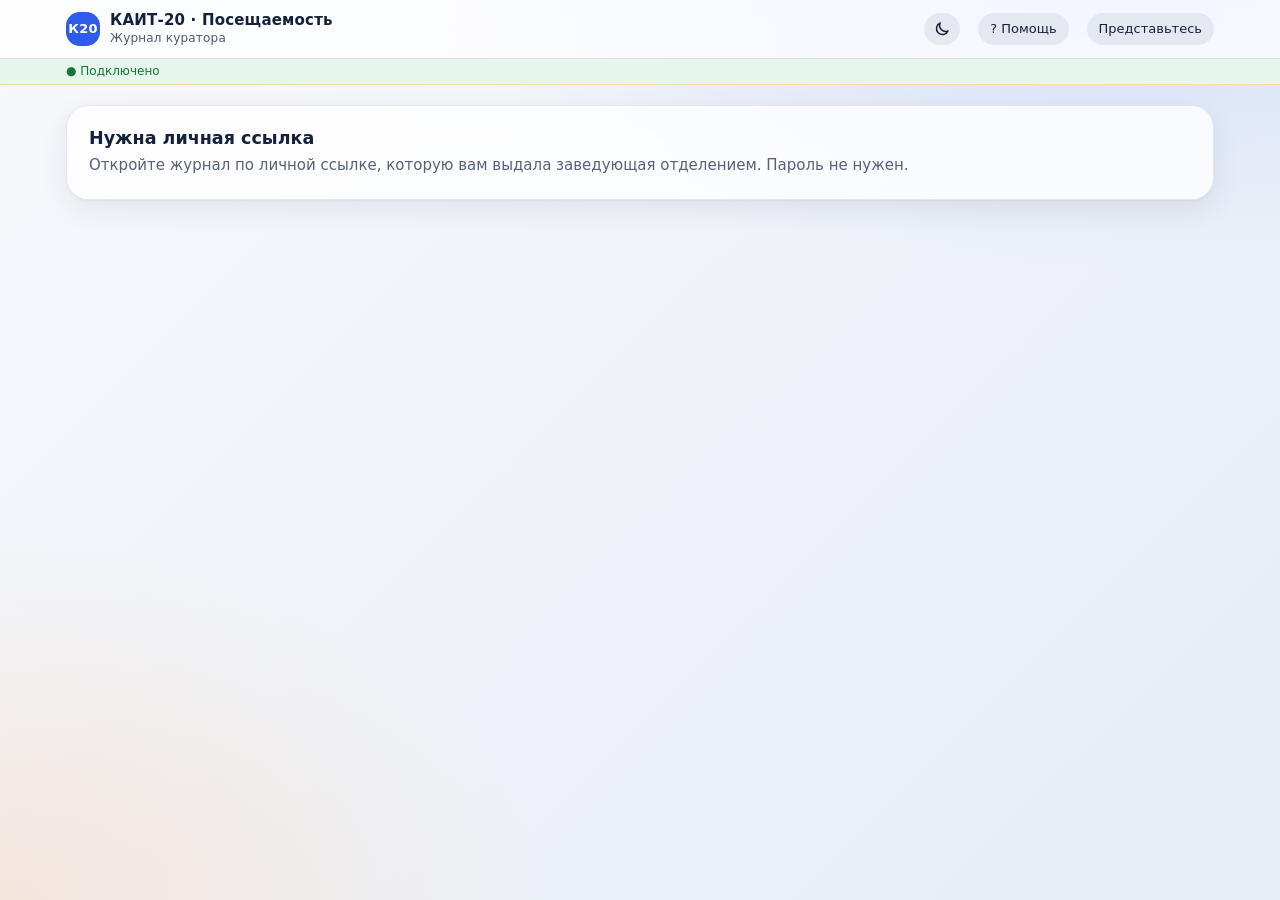
==== commit 7da9cd23: "Update index.html" ====
--- a/index.html
+++ b/index.html
@@ -3,20 +3,31 @@
 <head>
 <meta charset="utf-8">
 <meta name="viewport" content="width=device-width,initial-scale=1,viewport-fit=cover">
+<meta name="theme-color" content="#2c2724">
+<meta name="mobile-web-app-capable" content="yes">
+<meta name="apple-mobile-web-app-capable" content="yes">
+<meta name="apple-mobile-web-app-title" content="Журнал К20">
+<meta name="apple-mobile-web-app-status-bar-style" content="black-translucent">
+<link rel="manifest" href="manifest.json">
+<link rel="icon" href="icon.svg" type="image/svg+xml">
+<link rel="apple-touch-icon" href="[data-uri]">
 <meta name="robots" content="noindex,nofollow">
 <title>КАИТ-20 · Посещаемость — куратор</title>
+<script>(function(){var t="";try{t=localStorage.getItem("kait.theme")||""}catch(e){}if(t!=="light"&&t!=="dark")t=window.matchMedia&&matchMedia("(prefers-color-scheme: light)").matches?"light":"dark";document.documentElement.setAttribute("data-theme",t)})()</script>
 <link rel="stylesheet" href="style.css">
 </head>
 <body>
 <div class="top"><div class="wrap">
-  <div class="brand"><div class="logo">К20</div><div>КАИТ-20 · Посещаемость<small>Журнал куратора</small></div></div>
+  <div class="brand"><div class="logo">К20</div><div>КАИТ-20<span class="hl"> · Посещаемость</span><small>Журнал куратора</small></div></div>
   <div class="sp"></div>
+  <button class="who" id="themeBtn" title="Светлая / тёмная тема" aria-label="Светлая или тёмная тема" style="margin-right:6px"></button>
   <button class="who" id="helpBtn" title="Как пользоваться" aria-label="Как пользоваться" style="margin-right:6px">?<span class="hl"> Помощь</span></button>
   <button class="who" id="whoBtn">Представьтесь</button>
 </div></div>
 <div class="demo" id="demo"></div>
 
 <main class="wrap" id="app"></main>
+<nav class="bnav" id="bnav" aria-label="Разделы"><button data-n="home"><svg width="22" height="22" viewBox="0 0 24 24" fill="none" stroke="currentColor" stroke-width="1.9" stroke-linecap="round" stroke-linejoin="round" aria-hidden="true"><path d="M3 11l9-8 9 8"/><path d="M5 10v10h14V10"/></svg><span>Группы</span></button><button data-n="day"><svg width="22" height="22" viewBox="0 0 24 24" fill="none" stroke="currentColor" stroke-width="1.9" stroke-linecap="round" stroke-linejoin="round" aria-hidden="true"><path d="M9 11l3 3 8-8"/><path d="M20 12v7a2 2 0 0 1-2 2H6a2 2 0 0 1-2-2V5a2 2 0 0 1 2-2h9"/></svg><span>День</span></button><button data-n="month"><svg width="22" height="22" viewBox="0 0 24 24" fill="none" stroke="currentColor" stroke-width="1.9" stroke-linecap="round" stroke-linejoin="round" aria-hidden="true"><rect x="3" y="4" width="18" height="17" rx="2"/><path d="M3 10h18M8 2v4M16 2v4M9 10v11M15 10v11"/></svg><span>Табель</span></button><button data-n="more"><svg width="22" height="22" viewBox="0 0 24 24" fill="none" stroke="currentColor" stroke-width="1.9" stroke-linecap="round" stroke-linejoin="round" aria-hidden="true"><circle cx="5" cy="12" r="1.6"/><circle cx="12" cy="12" r="1.6"/><circle cx="19" cy="12" r="1.6"/></svg><span>Ещё</span></button></nav>
 
 <div class="ov" id="nameOv"><div class="modal">
   <h3>Как вас зовут?</h3>
@@ -84,6 +95,7 @@
   $('#nameIn').onkeydown = function (e) { if (e.key === 'Enter') $('#nameOk').click(); };
   $('#whoBtn').onclick = function () { askName(true); };
   $('#helpBtn').onclick = helpModal;
+  UI.themeBtn($('#themeBtn'));
 
   /* ---------- кураторские задачи ---------- */
   function myTasks() { var w = S.who(); return S.tasks().filter(function (t) { return K.REMOTE || t.cur === w; }); }
@@ -95,7 +107,7 @@
     open.forEach(function (t) {
       var late = t.due && t.due < td, today = t.due === td;
       h += '<div class="tkrow" style="display:flex;gap:10px;align-items:flex-start;padding:9px 0;border-top:1px solid var(--line)"><div style="flex:1"><b>' + esc(t.title) + '</b>' + (t.desc ? '<div class="mut sm">' + esc(t.desc) + '</div>' : '') +
-        (t.due ? '<div class="xs" style="margin-top:3px;color:' + (late ? '#ff9a8f' : today ? '#ffd27a' : 'inherit') + '">' + (late ? 'Просрочено · ' : today ? 'Срок сегодня · ' : 'Срок: ') + K.fmtShort(t.due) + '</div>' : '') + '</div><button class="btn sm" data-tdone="' + t.id + '">✓ Выполнено</button></div>';
+        (t.due ? '<div class="xs" style="margin-top:3px;color:' + (late ? 'var(--t-bad)' : today ? 'var(--t-warn)' : 'inherit') + '">' + (late ? 'Просрочено · ' : today ? 'Срок сегодня · ' : 'Срок: ') + K.fmtShort(t.due) + '</div>' : '') + '</div><button class="btn sm" data-tdone="' + t.id + '">✓ Выполнено</button></div>';
     });
     if (done.length) h += '<div style="margin-top:8px"><button class="btn ghost sm" id="tkShow">' + (st.showDone ? 'Скрыть выполненные' : 'Выполненные (' + done.length + ')') + '</button></div>' + (st.showDone ? done.map(function (t) { return '<div class="mut sm" style="padding:6px 0;border-top:1px solid var(--line)">✓ ' + esc(t.title) + ' · ' + K.fmtShort(t.done) + ' <button class="btn ghost sm" data-tback="' + t.id + '" style="margin-left:6px">Вернуть</button></div>'; }).join('') : '');
     return h + '</div>';
@@ -158,17 +170,20 @@
       }).join('') + '</div>';
       var di = S.dayInfo(st.date), cnt = { p: 0, a: 0, n: 0 };
       S.rosterOn(g, st.date).forEach(function (s) { var v = S.get(g.id, s.id, st.date); if (!v) cnt.n++; else if (v === '+' || v === 'о') cnt.p++; else cnt.a++; });
-      h += '<div class="sumbar"><div><div class="n">' + K.fmtLong(st.date) + '</div></div>' +
+      var rosN = S.rosterOn(g, st.date).length, full = !di.off && rosN > 0 && cnt.n === 0;
+      h += '<div class="sumbar"><div class="dnav"><button class="btn ghost sm" id="dprev" aria-label="Предыдущий учебный день">‹</button><div class="n">' + K.fmtLong(st.date) + '</div><button class="btn ghost sm" id="dnext" aria-label="Следующий учебный день">›</button></div>' +
         (di.off ? '' : '<div><span>присутствуют</span><div class="n" style="color:var(--plus)">' + cnt.p + '</div></div><div><span>отсутствуют</span><div class="n" style="color:var(--nev)">' + cnt.a + '</div></div><div><span>не отмечено</span><div class="n">' + cnt.n + '</div></div>' +
-        '<button class="btn sm" id="allp"' + (cnt.n ? '' : ' disabled') + '>✓ Все присутствуют</button>') + '</div>';
+        (full ? '<span class="daydone">✓ День заполнен</span>' : '<button class="btn sm" id="allp"' + (cnt.n ? '' : ' disabled') + '>✓ ' + (cnt.n < rosN ? 'Остальные присутствуют' : 'Все присутствуют') + '</button>')) + '</div>';
       if (di.mode) h += modeCard(di);
       if (di.off) h += '<div class="card" style="background:#f1f3f8;margin-bottom:12px"><b>🗓 ' + esc(di.label || 'Выходной день') + '</b> <span class="mut">— отметки закрыты заведующей отделением.</span></div>';
       h += '<div class="list">' + S.rosterOn(g, st.date).map(function (s, i) {
         var v = S.get(g.id, s.id, st.date), c = v ? K.CODES[v] : null;
         return '<div class="row" data-s="' + s.id + '"><span class="num">' + (i + 1) + '</span><div class="nm">' + esc(s.fio) + '</div>' +
           (!v && !di.off ? '<button class="ok" title="Присутствует" data-ok="' + s.id + '">✓</button>' : '') +
-          '<button class="cur ' + (c ? 'k-' + c.key : 'k-none') + '" data-pick="' + s.id + '"' + (di.off ? ' disabled' : '') + '>' + (c ? '<span class="st">' + (v === '+' ? '✓' : v) + '</span>' + c.label : 'Не отмечен') + '</button></div>';
-      }).join('') + '</div>' + UI.legend();
+          '<button class="cur ' + (c ? 'k-' + c.key : 'k-none') + '" data-pick="' + s.id + '"' + (di.off ? ' disabled' : '') + '>' + (c ? '<span class="st">' + (v === '+' ? '✓' : v) + '</span><span class="lb">' + c.label + '</span>' : '<span class="lg">Не отмечен</span><span class="shrt">Нет…</span>') + '</button></div>';
+      }).join('') + '</div>' + UI.legend() + '<div class="xs mut swhint">Проведите по списку влево или вправо, чтобы перейти к соседнему учебному дню.</div>';
+      if (!di.off && rosN) h += full ? '<div class="dayfix ok"><div><b>✓ День заполнен</b><span>в колледже ' + cnt.p + ' · нет ' + cnt.a + '</span></div><button class="btn ghost" id="dnext2">Следующий день ›</button></div>'
+        : '<div class="dayfix"><div><b>Осталось отметить: ' + cnt.n + '</b><span>из ' + rosN + ' студентов</span></div><button class="btn" id="allp2">✓ ' + (cnt.n < rosN ? 'Остальные здесь' : 'Все здесь') + '</button></div>';
     } else {
       h += '<div class="mut sm" style="margin:2px 0 10px">Нажмите на клетку, чтобы поставить или изменить отметку. Штриховка — выходной день.</div><div id="mx"></div>' + UI.legend();
     }
@@ -180,22 +195,73 @@
     if (st.view === 'day') {
       var bar = $('#dbar'), on = bar.querySelector('.on'); if (on) bar.scrollLeft = on.offsetLeft - 90;
       [].forEach.call(bar.querySelectorAll('.dpill'), function (b) { b.onclick = function () { st.date = b.dataset.d; render(); }; });
-      var all = $('#allp'); if (all) all.onclick = function () {
+      var allF = function () {
         var w = who() || '—', n = 0; S.rosterOn(g, st.date).forEach(function (s) { if (!S.get(g.id, s.id, st.date)) { S.set(g.id, s.id, st.date, '+', w, true); n++; } });
         S.commit(); UI.toast('Отмечено присутствующими: ' + n);
       };
+      var all = $('#allp'), all2 = $('#allp2'), dn2 = $('#dnext2'); if (all) all.onclick = allF; if (all2) all2.onclick = allF; if (dn2) dn2.onclick = function () { stepDay(1); };
+      $('#dprev').onclick = function () { stepDay(-1); }; $('#dnext').onclick = function () { stepDay(1); };
       [].forEach.call(app.querySelectorAll('[data-ok]'), function (b) { b.onclick = function (e) { e.stopPropagation(); S.set(g.id, b.dataset.ok, st.date, '+', who()); }; });
       [].forEach.call(app.querySelectorAll('[data-pick]'), function (b) { b.onclick = function () { UI.openSheet({ gid: g.id, sid: b.dataset.pick, date: st.date }); }; });
       [].forEach.call(app.querySelectorAll('.row .nm'), function (n) { n.onclick = function () { UI.openSheet({ gid: g.id, sid: n.parentNode.dataset.s, date: st.date }); }; });
     } else UI.matrix($('#mx'), g.id, dates, { editable: true });
   }
 
-  function render() { who(); hashWrite(); if (st.gid) group(); else home(); }
+  function stepDay(dir) {
+    var d = K.parse(st.date); for (var i = 0; i < 21; i++) { d.setDate(d.getDate() + dir); if (!S.isOff(K.iso(d))) break; }
+    st.date = K.iso(d); st.ym = st.date.slice(0, 7); app.setAttribute('data-slide', dir > 0 ? 'l' : 'r'); render(); setTimeout(function () { app.removeAttribute('data-slide'); }, 320);
+  }
+  (function () {
+    var x0 = null, y0 = 0, skip = false;
+    app.addEventListener('touchstart', function (e) { var t = e.touches[0]; x0 = t.clientX; y0 = t.clientY; skip = !st.gid || st.view !== 'day' || !!(e.target.closest && e.target.closest('.datebar,.mwrap,input,select')); }, { passive: true });
+    app.addEventListener('touchend', function (e) {
+      if (x0 === null || skip) { x0 = null; return; } var t = e.changedTouches[0], dx = t.clientX - x0, dy = t.clientY - y0; x0 = null;
+      if (Math.abs(dx) > 70 && Math.abs(dx) > Math.abs(dy) * 2.2) stepDay(dx < 0 ? 1 : -1);
+    }, { passive: true });
+  })();
+  function navGo(n) {
+    if (n === 'more') return moreSheet();
+    if (n === 'home') { st.gid = null; render(); window.scrollTo(0, 0); return; }
+    var mine = myGroups(), gid = st.gid || (st.lastGid && S.group(st.lastGid) ? st.lastGid : '') || mine[0];
+    if (!gid) { UI.toast('Сначала выберите группу'); return; }
+    st.gid = gid; st.view = n; render(); window.scrollTo(0, 0);
+  }
+  [].forEach.call(document.querySelectorAll('#bnav button'), function (b) { b.onclick = function () { navGo(b.dataset.n); }; });
+  function moreSheet() {
+    var ov = document.createElement('div'); ov.className = 'ov on'; ov.style.zIndex = 90;
+    ov.innerHTML = '<div class="sheet"><h3>Ещё</h3><div class="morel">' +
+      '<button data-m="help"><b>? Как пользоваться</b><span>Короткая инструкция</span></button>' +
+      '<button data-m="theme"><b>' + (UI.theme() === 'light' ? '🌙 Тёмная тема' : '☀️ Светлая тема') + '</b><span>Сейчас: ' + (UI.theme() === 'light' ? 'светлая' : 'тёмная') + '</span></button>' +
+      '<button data-m="inst"><b>📲 Значок на экран телефона</b><span>Журнал будет открываться как приложение</span></button>' +
+      (K.REMOTE ? '' : '<button data-m="who"><b>👤 Сменить куратора</b><span>Только в демо-версии</span></button>') +
+      '</div><button class="btn ghost" data-m="x" style="width:100%;margin-top:12px">Закрыть</button></div>';
+    ov.addEventListener('click', function (e) {
+      var b = e.target.closest('[data-m]'); if (!b && e.target !== ov) return; ov.remove(); if (!b) return;
+      if (b.dataset.m === 'help') helpModal(); else if (b.dataset.m === 'theme') $('#themeBtn').click(); else if (b.dataset.m === 'inst') installHelp(); else if (b.dataset.m === 'who') askName(true);
+    });
+    document.body.appendChild(ov);
+  }
+  function installHelp() {
+    var tok = ''; try { tok = sessionStorage.getItem('kait20-k') || ''; } catch (e) {}
+    /* значок должен запомнить личную ссылку, поэтому на время установки возвращаем её в адрес */
+    if (tok) { try { history.replaceState(null, '', location.pathname + '?k=' + encodeURIComponent(tok)); } catch (e) {} }
+    var ios = /iphone|ipad|ipod/i.test(navigator.userAgent);
+    var ov = document.createElement('div'); ov.className = 'ov on'; ov.style.alignItems = 'center'; ov.style.zIndex = 90;
+    ov.innerHTML = '<div class="modal" style="max-height:92vh;overflow:auto"><h3>Значок на экран телефона</h3><ol style="margin:10px 0 0;padding-left:20px;line-height:1.55;font-size:14px">' +
+      (ios ? '<li>Откройте журнал в <b>Safari</b> (не внутри мессенджера).</li><li>Нажмите кнопку <b>«Поделиться»</b> внизу экрана.</li><li>Выберите <b>«На экран „Домой“»</b> и нажмите «Добавить».</li>'
+           : '<li>Откройте журнал в <b>Chrome</b> или Яндекс Браузере (не внутри мессенджера).</li><li>Нажмите меню <b>⋮</b> в углу экрана.</li><li>Выберите <b>«Добавить на главный экран»</b> или «Установить приложение».</li>') +
+      '<li>Дальше открывайте журнал с этого значка — ссылка больше не понадобится.</li></ol>' +
+      '<div class="mut sm" style="margin-top:10px">Делайте это, не закрывая это окно. Значок запоминает вашу личную ссылку, поэтому ставьте его только на свой телефон.</div><button class="btn" id="instOk" style="width:100%;margin-top:14px">Готово</button></div>';
+    function close() { ov.remove(); try { history.replaceState(null, '', location.pathname + location.hash); } catch (e) {} }
+    document.body.appendChild(ov); ov.querySelector('#instOk').onclick = close; ov.addEventListener('click', function (e) { if (e.target === ov) close(); });
+  }
+  function navState() { if (st.gid) st.lastGid = st.gid; var cur = st.gid ? st.view : 'home'; [].forEach.call(document.querySelectorAll('#bnav button'), function (b) { b.classList.toggle('on', b.dataset.n === cur); }); document.body.classList.toggle('ingroup', !!st.gid && st.view === 'day'); }
+  function render() { who(); hashWrite(); if (st.gid) group(); else home(); navState(); }
   var raf; S.onChange(function () { cancelAnimationFrame(raf); raf = requestAnimationFrame(function () { var sc = window.scrollY, mx = document.querySelector('.mwrap'), mt = mx && mx.scrollTop, ml = mx && mx.scrollLeft; render(); window.scrollTo(0, sc); var m2 = document.querySelector('.mwrap'); if (m2 && mx) { m2.scrollTop = mt; m2.scrollLeft = ml; } }); });
   window.addEventListener('hashchange', function () { hashRead(); render(); });
 
   UI.demoBar($('#demo'));
-  function boot() { hashRead(); render(); if (!K.REMOTE) askName(false); else { try { if (!localStorage.getItem('kait.help.seen')) setTimeout(helpModal, 700); } catch (e) {} } }
+  function boot() { document.body.classList.add('ready'); hashRead(); render(); if (!K.REMOTE) askName(false); else { try { if (!localStorage.getItem('kait.help.seen')) setTimeout(helpModal, 700); } catch (e) {} } }
   if (!K.REMOTE) boot();
   else {
     var tok = ''; try { tok = new URLSearchParams(location.search).get('k') || sessionStorage.getItem('kait20-k') || ''; } catch (e) {}
--- a/style.css
+++ b/style.css
@@ -168,78 +168,82 @@
   --sick-bg:rgba(76,155,255,.28);--sick:#d3e6ff;--appl-bg:rgba(90,220,205,.24);--appl:#c7f6f0;
   --order-bg:rgba(180,140,250,.28);--order:#e6d8ff;--iup-bg:rgba(255,255,255,.18);--iup:#fff;
   --prac-bg:rgba(130,140,255,.28);--prac:#dadcff;
+  --w:255,255,255;--solid:rgba(60,54,50,.96);--solid2:rgba(75,69,64,.96);--sheet:rgba(48,43,40,.94);--drawer:rgba(44,39,36,.97);--ovc:rgba(10,8,6,.55);--opt:#2c2724;
+  --btn-ink:#07203f;--t-ok:#b9f7d0;--c-ok:#8ff0b4;--t-warn:#ffd27a;--t-bad:#ffb4a8;--c-bad:#ff7a68;--c-blue:#7fb5ff;--t-blue:#8fd0ff;--link:#bcd9ff;--scheme:dark;
+  --html-bg:#1d1a18;--page-bg:radial-gradient(1100px 600px at 85% -10%,rgba(120,150,190,.45),transparent 60%),radial-gradient(900px 600px at 0% 100%,rgba(150,110,80,.45),transparent 60%),linear-gradient(135deg,#5a524c 0%,#2c2724 55%,#1d1a18 100%) fixed;
+  --gate-bg:radial-gradient(900px 600px at 80% 0%,rgba(120,150,190,.45),transparent 60%),linear-gradient(135deg,#5a524c,#1d1a18);
 }
-html{background:#1d1a18}
-body{min-height:100vh;color:#fff;background:radial-gradient(1100px 600px at 85% -10%,rgba(120,150,190,.45),transparent 60%),radial-gradient(900px 600px at 0% 100%,rgba(150,110,80,.45),transparent 60%),linear-gradient(135deg,#5a524c 0%,#2c2724 55%,#1d1a18 100%) fixed;font-family:Inter,system-ui,-apple-system,"Segoe UI",Roboto,Arial,sans-serif}
-.top{background:rgba(255,255,255,.08);border-bottom:1px solid rgba(255,255,255,.14);backdrop-filter:blur(24px);-webkit-backdrop-filter:blur(24px)}
-.brand .logo{background:rgba(255,255,255,.22);border-radius:14px}
-.top .who{background:rgba(255,255,255,.16)}
-.card,.kpi,.list,.mwrap,.gcard,.modal{background:rgba(255,255,255,.10);border:1px solid rgba(255,255,255,.18);backdrop-filter:blur(24px);-webkit-backdrop-filter:blur(24px)}
+html{background:var(--html-bg)}
+body{min-height:100vh;color:var(--ink);background:var(--page-bg);font-family:Inter,system-ui,-apple-system,"Segoe UI",Roboto,Arial,sans-serif}
+.top{background:rgba(var(--w),.08);border-bottom:1px solid rgba(var(--w),.14);backdrop-filter:blur(24px);-webkit-backdrop-filter:blur(24px)}
+.brand .logo{background:rgba(var(--w),.22);border-radius:14px}
+.top .who{background:rgba(var(--w),.16)}
+.card,.kpi,.list,.mwrap,.gcard,.modal{background:rgba(var(--w),.10);border:1px solid rgba(var(--w),.18);backdrop-filter:blur(24px);-webkit-backdrop-filter:blur(24px)}
 .kpi{border-radius:24px}.kpi.main{background:linear-gradient(135deg,rgba(76,155,255,.5),rgba(76,155,255,.22));border-color:rgba(122,181,255,.6);color:#fff}
 .kpi.main .l,.kpi.main .d{color:rgba(255,255,255,.85)}
-.gcard:hover{border-color:rgba(255,255,255,.4)}
-.chip{background:rgba(255,255,255,.08);border-color:rgba(255,255,255,.18);color:#fff;min-height:36px}
-.chip.on{background:rgba(255,255,255,.26);border-color:rgba(255,255,255,.4);color:#fff}
-.btn{background:#4c9bff;color:#07203f;border-radius:14px}.btn:hover{background:#7ab5ff}
-.btn.ghost{background:rgba(255,255,255,.10);color:#fff;border:1px solid rgba(255,255,255,.22)}.btn.ghost:hover{background:rgba(255,255,255,.2)}
-.k-none{background:transparent;color:rgba(255,255,255,.6);border-color:rgba(255,255,255,.35)}
-.bar,.rank .tr{background:rgba(255,255,255,.16)}.bar i{background:linear-gradient(90deg,#4c9bff,#8ff0b4)}.bar.done i{background:#8ff0b4}
-.gcard .state.ok{color:#b9f7d0}
-.crumb .back{background:rgba(255,255,255,.10);border-color:rgba(255,255,255,.2);color:#fff}
-.tabs{background:rgba(255,255,255,.10)}.tabs button{color:rgba(255,255,255,.8)}.tabs button.on{background:rgba(255,255,255,.26);color:#fff;box-shadow:none}
-.dpill{background:rgba(255,255,255,.08);border-color:rgba(255,255,255,.16);color:#fff}
-.dpill small{color:rgba(255,255,255,.75)}.dpill.on{background:rgba(76,155,255,.36);border-color:#6aaeff;color:#fff}.dpill.on small{color:#fff}
-.row .num{color:rgba(255,255,255,.6)}.row .ok{background:rgba(143,240,180,.16);border-color:rgba(143,240,180,.5);color:#b9f7d0}.row .ok:hover{background:rgba(143,240,180,.3)}
-table.mx thead th{background:rgba(60,54,50,.96);color:#fff}table.mx thead th.wk{background:rgba(75,69,64,.96);color:rgba(255,255,255,.65)}
-table.mx .nm{background:rgba(60,54,50,.96)}table.mx thead .nm{background:rgba(60,54,50,.98)}
-table.mx th,table.mx td{border-right-color:rgba(255,255,255,.08)}
-table.mx td.off{background:repeating-linear-gradient(45deg,rgba(255,255,255,.05),rgba(255,255,255,.05) 4px,rgba(255,255,255,.10) 4px,rgba(255,255,255,.10) 8px)}
-table.mx td.sum{background:rgba(255,255,255,.06)}
-.ov{background:rgba(10,8,6,.55);backdrop-filter:blur(6px)}
-.sheet,.modal{background:rgba(48,43,40,.94);color:#fff;border:1px solid rgba(255,255,255,.2);backdrop-filter:blur(28px)}
-.opt.sel{border-color:#fff}.until{background:rgba(255,255,255,.10)}
-.until input,.modal input[type=text],.modal input[type=password],.filters select,.filters input,.modal select,.modal textarea{background:rgba(255,255,255,.10);color:#fff;border:1px solid rgba(255,255,255,.22)}
-.filters select option,.modal select option,select option,select optgroup{background:#2c2724!important;color:#fff!important}
-.filters input[type=date]{color-scheme:dark}
+.gcard:hover{border-color:rgba(var(--w),.4)}
+.chip{background:rgba(var(--w),.08);border-color:rgba(var(--w),.18);color:var(--ink);min-height:36px}
+.chip.on{background:rgba(var(--w),.26);border-color:rgba(var(--w),.4);color:var(--ink)}
+.btn{background:var(--acc);color:var(--btn-ink);border-radius:14px}.btn:hover{background:var(--acc2)}
+.btn.ghost{background:rgba(var(--w),.10);color:var(--ink);border:1px solid rgba(var(--w),.22)}.btn.ghost:hover{background:rgba(var(--w),.2)}
+.k-none{background:transparent;color:rgba(var(--w),.6);border-color:rgba(var(--w),.35)}
+.bar,.rank .tr{background:rgba(var(--w),.16)}.bar i{background:linear-gradient(90deg,var(--acc),var(--c-ok))}.bar.done i{background:var(--c-ok)}
+.gcard .state.ok{color:var(--t-ok)}
+.crumb .back{background:rgba(var(--w),.10);border-color:rgba(var(--w),.2);color:var(--ink)}
+.tabs{background:rgba(var(--w),.10)}.tabs button{color:rgba(var(--w),.8)}.tabs button.on{background:rgba(var(--w),.26);color:var(--ink);box-shadow:none}
+.dpill{background:rgba(var(--w),.08);border-color:rgba(var(--w),.16);color:var(--ink)}
+.dpill small{color:rgba(var(--w),.75)}.dpill.on{background:rgba(76,155,255,.36);border-color:#6aaeff;color:var(--ink)}.dpill.on small{color:var(--ink)}
+.row .num{color:rgba(var(--w),.6)}.row .ok{background:rgba(143,240,180,.16);border-color:rgba(143,240,180,.5);color:var(--t-ok)}.row .ok:hover{background:rgba(143,240,180,.3)}
+table.mx thead th{background:var(--solid);color:var(--ink)}table.mx thead th.wk{background:var(--solid2);color:rgba(var(--w),.65)}
+table.mx .nm{background:var(--solid)}table.mx thead .nm{background:var(--solid)}
+table.mx th,table.mx td{border-right-color:rgba(var(--w),.08)}
+table.mx td.off{background:repeating-linear-gradient(45deg,rgba(var(--w),.05),rgba(var(--w),.05) 4px,rgba(var(--w),.10) 4px,rgba(var(--w),.10) 8px)}
+table.mx td.sum{background:rgba(var(--w),.06)}
+.ov{background:var(--ovc);backdrop-filter:blur(6px)}
+.sheet,.modal{background:var(--sheet);color:var(--ink);border:1px solid rgba(var(--w),.2);backdrop-filter:blur(28px)}
+.opt.sel{border-color:var(--ink)}.until{background:rgba(var(--w),.10)}
+.until input,.modal input[type=text],.modal input[type=password],.filters select,.filters input,.modal select,.modal textarea{background:rgba(var(--w),.10);color:var(--ink);border:1px solid rgba(var(--w),.22)}
+.filters select option,.modal select option,select option,select optgroup{background:var(--opt)!important;color:var(--ink)!important}
+.filters input[type=date]{color-scheme:var(--scheme)}
 .toast{background:rgba(255,255,255,.92);color:#12203a}
-.miss span{background:rgba(255,122,104,.28);color:#ffd3cc}
-table.hm th,table.hm td.g{background:rgba(60,54,50,.96);color:#fff}table.hm th{color:rgba(255,255,255,.75)}table.hm td.g:hover{color:#7ab5ff}
-.rank .rw:hover b{color:#7ab5ff}
-table.tb tr.cl:hover td{background:rgba(255,255,255,.08)}
-.drawer{background:rgba(44,39,36,.97);backdrop-filter:blur(24px)}
-.gate{background:radial-gradient(900px 600px at 80% 0%,rgba(120,150,190,.45),transparent 60%),linear-gradient(135deg,#5a524c,#1d1a18)}
-.gate .box{background:rgba(255,255,255,.12);border:1px solid rgba(255,255,255,.22);backdrop-filter:blur(28px);color:#fff}
-.gate .logo{background:#4c9bff;color:#07203f}.gate input{background:rgba(255,255,255,.1);color:#fff;border-color:rgba(255,255,255,.25)}
-.gate .err{color:#ffb4a8}
-.demo{background:rgba(255,210,122,.16);color:#ffe9b8;border-bottom-color:rgba(255,210,122,.3)}.demo button{background:rgba(255,255,255,.12);color:#fff;border-color:rgba(255,255,255,.3)}
-.demo.sync{background:rgba(143,240,180,.14);color:#c9f8da;border-bottom-color:rgba(143,240,180,.3)}
-a{color:#bcd9ff}
+.miss span{background:rgba(255,122,104,.28);color:var(--t-bad)}
+table.hm th,table.hm td.g{background:var(--solid);color:var(--ink)}table.hm th{color:rgba(var(--w),.75)}table.hm td.g:hover{color:var(--acc2)}
+.rank .rw:hover b{color:var(--acc2)}
+table.tb tr.cl:hover td{background:rgba(var(--w),.08)}
+.drawer{background:var(--drawer);backdrop-filter:blur(24px)}
+.gate{background:var(--gate-bg)}
+.gate .box{background:rgba(var(--w),.12);border:1px solid rgba(var(--w),.22);backdrop-filter:blur(28px);color:var(--ink)}
+.gate .logo{background:var(--acc);color:var(--btn-ink)}.gate input{background:rgba(var(--w),.1);color:var(--ink);border-color:rgba(var(--w),.25)}
+.gate .err{color:var(--t-bad)}
+.demo{background:rgba(255,210,122,.16);color:var(--t-warn);border-bottom-color:rgba(255,210,122,.3)}.demo button{background:rgba(var(--w),.12);color:var(--ink);border-color:rgba(var(--w),.3)}
+.demo.sync{background:rgba(143,240,180,.14);color:var(--t-ok);border-bottom-color:rgba(143,240,180,.3)}
+a{color:var(--link)}
 @media print{body{background:#fff!important;color:#12203a}.card,.kpi,.list,.mwrap{background:#fff;color:#12203a;backdrop-filter:none}}
-.ring circle:first-child{stroke:rgba(255,255,255,.2)}.ring text{fill:#fff}
-input,select,textarea{background:rgba(255,255,255,.10)!important;color:#fff!important;border:1px solid rgba(255,255,255,.22)!important;border-radius:12px;color-scheme:dark}
+.ring circle:first-child{stroke:rgba(var(--w),.2)}.ring text{fill:var(--ink)}
+input,select,textarea{background:rgba(var(--w),.10)!important;color:var(--ink)!important;border:1px solid rgba(var(--w),.22)!important;border-radius:12px;color-scheme:var(--scheme)}
 input[type=checkbox],input[type=radio]{background:none!important;border:0!important}
-select option{background:#2c2724;color:#fff}
-input::placeholder,textarea::placeholder{color:rgba(255,255,255,.55)}
-svg text{fill:rgba(255,255,255,.82)}.ring text{fill:#fff}
-svg line[stroke="#e8edf5"]{stroke:rgba(255,255,255,.14)}
-[style*="#eef1f6"]{background:rgba(255,255,255,.16)!important}
-span[style*="min-width:190px"][style*="#b0241a"]{color:#ffb4a8!important}
-span[style*="min-width:190px"][style*="#8a5300"]{color:#ffd27a!important}
-td.h[style*="#f1f3f8"]{background:rgba(255,255,255,.07)!important}
-.hmlegend i[style*="#f1f3f8"]{background:rgba(255,255,255,.12)!important}
+select option{background:var(--opt);color:var(--ink)}
+input::placeholder,textarea::placeholder{color:rgba(var(--w),.55)}
+svg text{fill:rgba(var(--w),.82)}.ring text{fill:var(--ink)}
+svg line[stroke="#e8edf5"]{stroke:rgba(var(--w),.14)}
+[style*="#eef1f6"]{background:rgba(var(--w),.16)!important}
+span[style*="min-width:190px"][style*="#b0241a"]{color:var(--t-bad)!important}
+span[style*="min-width:190px"][style*="#8a5300"]{color:var(--t-warn)!important}
+td.h[style*="#f1f3f8"]{background:rgba(var(--w),.07)!important}
+.hmlegend i[style*="#f1f3f8"]{background:rgba(var(--w),.12)!important}
 table.mx td.c{color:inherit}
 
 /* ===== раскладка Glassy для админки ===== */
 .app{display:flex;gap:18px;align-items:flex-start;max-width:1440px;margin:0 auto;padding:16px 16px 0}
 .mainc{flex:1;min-width:0}
-.rail{position:sticky;top:16px;flex:0 0 72px;width:72px;padding:14px 0;display:flex;flex-direction:column;align-items:center;gap:10px;border-radius:28px;background:rgba(255,255,255,.10);border:1px solid rgba(255,255,255,.18);backdrop-filter:blur(24px);-webkit-backdrop-filter:blur(24px)}
-.rail button{width:46px;height:46px;border:0;border-radius:16px;background:transparent;display:grid;place-items:center;color:rgba(255,255,255,.82)}
-.rail button:hover{background:rgba(255,255,255,.14)}.rail button.on{background:rgba(255,255,255,.24);color:#fff}
+.rail{position:sticky;top:16px;flex:0 0 72px;width:72px;padding:14px 0;display:flex;flex-direction:column;align-items:center;gap:10px;border-radius:28px;background:rgba(var(--w),.10);border:1px solid rgba(var(--w),.18);backdrop-filter:blur(24px);-webkit-backdrop-filter:blur(24px)}
+.rail button{width:46px;height:46px;border:0;border-radius:16px;background:transparent;display:grid;place-items:center;color:rgba(var(--w),.82)}
+.rail button:hover{background:rgba(var(--w),.14)}.rail button.on{background:rgba(var(--w),.24);color:var(--ink)}
 .app .top{position:static;background:none;border:0;backdrop-filter:none;-webkit-backdrop-filter:none}
-.app .top .wrap{max-width:none;padding:8px 8px 8px 16px;border-radius:28px;background:rgba(255,255,255,.08);border:1px solid rgba(255,255,255,.14);backdrop-filter:blur(24px);-webkit-backdrop-filter:blur(24px)}
+.app .top .wrap{max-width:none;padding:8px 8px 8px 16px;border-radius:28px;background:rgba(var(--w),.08);border:1px solid rgba(var(--w),.14);backdrop-filter:blur(24px);-webkit-backdrop-filter:blur(24px)}
 .app .tabs{background:transparent!important;border-radius:22px}
-.app .tabs button{border-radius:18px;padding:10px 18px;color:rgba(255,255,255,.8)!important}
-.app .tabs button.on{background:rgba(255,255,255,.24);color:#fff!important}
+.app .tabs button{border-radius:18px;padding:10px 18px;color:rgba(var(--w),.8)!important}
+.app .tabs button.on{background:rgba(var(--w),.24);color:var(--ink)!important}
 .app .demo{margin-top:12px;border-radius:18px;overflow:hidden;border:1px solid rgba(255,210,122,.3)}
 .app main.wrap{max-width:none;padding:0}
 .dg{display:grid;gap:20px;grid-template-columns:minmax(280px,.8fr) 2fr;align-items:start;margin-top:6px}
@@ -250,8 +254,8 @@
 .today2 .th{align-self:stretch;font-size:15px}
 .ring.big{width:190px;height:190px;margin:6px 0}
 .trio3{display:grid;grid-template-columns:repeat(3,1fr);gap:8px;align-self:stretch}
-.trio3>div{padding:10px 6px;border-radius:16px;background:rgba(255,255,255,.10);text-align:center}
-.trio3 b{display:block;font-size:20px}.trio3 span{font-size:11.5px;color:rgba(255,255,255,.78)}
+.trio3>div{padding:10px 6px;border-radius:16px;background:rgba(var(--w),.10);text-align:center}
+.trio3 b{display:block;font-size:20px}.trio3 span{font-size:11.5px;color:rgba(var(--w),.78)}
 .misscard{margin-top:0}
 .misscard [style*="min-width:190px"]{min-width:150px!important}
 @media(max-width:1100px){.dg,.dg2{grid-template-columns:1fr}}
@@ -261,17 +265,17 @@
 @media(max-width:760px){.app .top .wrap{flex-wrap:wrap;padding:10px}.app .tabs{width:100%;display:flex;overflow-x:auto}.app .tabs button{flex:1 0 auto;white-space:nowrap;padding:9px 12px}.app .top .brand{width:100%}.top .sp{display:none}}
 @media(max-width:760px){.card.sec{overflow-x:auto}}
 /* календарь: читаемые ячейки */
-.calc{color:#fff}
-.calc[style*="background:#fff"]{background:rgba(255,255,255,.14)!important}
-.calc[style*="repeating-linear-gradient"]{background:repeating-linear-gradient(45deg,rgba(255,255,255,.04),rgba(255,255,255,.04) 4px,rgba(255,255,255,.09) 4px,rgba(255,255,255,.09) 8px)!important}
-.calc b{color:#fff}
-.calc .xs{color:rgba(255,255,255,.72)!important}.calc .xs:not(.mut){color:#b9f7d0!important}
-.calc:hover{background:rgba(255,255,255,.24)!important}
+.calc{color:var(--ink)}
+.calc[style*="background:#fff"]{background:rgba(var(--w),.14)!important}
+.calc[style*="repeating-linear-gradient"]{background:repeating-linear-gradient(45deg,rgba(var(--w),.04),rgba(var(--w),.04) 4px,rgba(var(--w),.09) 4px,rgba(var(--w),.09) 8px)!important}
+.calc b{color:var(--ink)}
+.calc .xs{color:rgba(var(--w),.72)!important}.calc .xs:not(.mut){color:var(--t-ok)!important}
+.calc:hover{background:rgba(var(--w),.24)!important}
 /* задачи, чекбоксы, выпадающие списки */
-input[type=checkbox]{width:auto!important;background:none!important;border:0!important;accent-color:#4c9bff;color-scheme:dark}
+input[type=checkbox]{width:auto!important;background:none!important;border:0!important;accent-color:var(--acc);color-scheme:var(--scheme)}
 .tkrow .btn{flex:none}
 .modal textarea{width:100%;font:inherit}
-.chips .chip.on{background:rgba(76,155,255,.35);border-color:rgba(76,155,255,.8);color:#fff}
+.chips .chip.on{background:rgba(76,155,255,.35);border-color:rgba(76,155,255,.8);color:var(--ink)}
 /* ---------- анимации ---------- */
 @keyframes rise{from{opacity:0;transform:translateY(18px) scale(.985)}to{opacity:1;transform:none}}
 @keyframes pop{from{opacity:0;transform:translateY(14px) scale(.96)}to{opacity:1;transform:none}}
@@ -302,34 +306,34 @@
 .rw{cursor:pointer}
 @media(prefers-reduced-motion:reduce){*,*::before,*::after{animation:none!important;transition:none!important}}
 /* единая палитра графиков и тёмные полосы прокрутки */
-*{scrollbar-width:thin;scrollbar-color:rgba(255,255,255,.3) transparent}
+*{scrollbar-width:thin;scrollbar-color:rgba(var(--w),.3) transparent}
 ::-webkit-scrollbar{width:10px;height:10px}::-webkit-scrollbar-track{background:transparent}
-::-webkit-scrollbar-thumb{background:rgba(255,255,255,.26);border-radius:10px;border:2px solid transparent;background-clip:padding-box}
-::-webkit-scrollbar-thumb:hover{background:rgba(255,255,255,.42);background-clip:padding-box}::-webkit-scrollbar-corner{background:transparent}
-[style*="background:#e5483b"]{background:#ff7a68!important}[style*="background:#7aa2f7"]{background:#7fb5ff!important}
-[style*="color:#e5483b"]{color:#ff7a68!important}[style*="color:#7aa2f7"]{color:#7fb5ff!important}
-rect[fill="#e5483b"]{fill:#ff7a68}rect[fill="#7aa2f7"]{fill:#7fb5ff}
-.hm{border-radius:14px}table.hm td.h{border-radius:6px}table.hm td.h[style*="#f1f3f8"]{background:rgba(255,255,255,.06)!important}
-.hmlegend i[style*="#f1f3f8"]{background:rgba(255,255,255,.1)!important}
+::-webkit-scrollbar-thumb{background:rgba(var(--w),.26);border-radius:10px;border:2px solid transparent;background-clip:padding-box}
+::-webkit-scrollbar-thumb:hover{background:rgba(var(--w),.42);background-clip:padding-box}::-webkit-scrollbar-corner{background:transparent}
+[style*="background:#e5483b"]{background:var(--c-bad)!important}[style*="background:#7aa2f7"]{background:var(--c-blue)!important}
+[style*="color:#e5483b"]{color:var(--c-bad)!important}[style*="color:#7aa2f7"]{color:var(--c-blue)!important}
+rect[fill="#e5483b"]{fill:var(--c-bad)}rect[fill="#7aa2f7"]{fill:var(--c-blue)}
+.hm{border-radius:14px}table.hm td.h{border-radius:6px}table.hm td.h[style*="#f1f3f8"]{background:rgba(var(--w),.06)!important}
+.hmlegend i[style*="#f1f3f8"]{background:rgba(var(--w),.1)!important}
 .card.sec h3{letter-spacing:.2px}
 /* «Не заполнили»: чипы групп в стиле стекла */
 .misscard .cl{transition:transform .18s,background .18s,box-shadow .18s;backdrop-filter:blur(6px)}
-.misscard .cl[style*="background:#fff1ef"]{background:rgba(255,122,104,.16)!important;color:#ffb0a4!important;border:1px solid rgba(255,122,104,.38);border-radius:999px!important;padding:3px 11px!important}
-.misscard .cl[style*="background:#fff6dc"]{background:rgba(255,210,122,.15)!important;color:#ffd98a!important;border:1px solid rgba(255,210,122,.38);border-radius:999px!important;padding:3px 11px!important}
+.misscard .cl[style*="background:#fff1ef"]{background:rgba(255,122,104,.16)!important;color:var(--t-bad)!important;border:1px solid rgba(255,122,104,.38);border-radius:999px!important;padding:3px 11px!important}
+.misscard .cl[style*="background:#fff6dc"]{background:rgba(255,210,122,.15)!important;color:var(--t-warn)!important;border:1px solid rgba(255,210,122,.38);border-radius:999px!important;padding:3px 11px!important}
 .misscard .cl:hover{transform:translateY(-2px);box-shadow:0 6px 16px rgba(0,0,0,.3)}
 .misscard .cl[style*="background:#fff1ef"]:hover{background:rgba(255,122,104,.3)!important}.misscard .cl[style*="background:#fff6dc"]:hover{background:rgba(255,210,122,.28)!important}
-.misscard [style*="border-top:1px solid var(--line)"]{border-top-color:rgba(255,255,255,.1)!important}
-.misscard span[style*="color:#b0241a"]{color:#ff9d90!important}.misscard span[style*="color:#8a5300"]{color:#ffd27a!important}
+.misscard [style*="border-top:1px solid var(--line)"]{border-top-color:rgba(var(--w),.1)!important}
+.misscard span[style*="color:#b0241a"]{color:var(--t-bad)!important}.misscard span[style*="color:#8a5300"]{color:var(--t-warn)!important}
 /* задачи: статус виден с первого взгляда */
-.pill.wk{background:rgba(255,210,122,.18);color:#ffd27a;border:1px solid rgba(255,210,122,.4)}
-.pill.gr,.pill.red,.pill.amb{border:1px solid rgba(255,255,255,.12)}
+.pill.wk{background:rgba(255,210,122,.18);color:var(--t-warn);border:1px solid rgba(255,210,122,.4)}
+.pill.gr,.pill.red,.pill.amb{border:1px solid rgba(var(--w),.12)}
 tr.tk>td:first-child{box-shadow:inset 4px 0 0 transparent;padding-left:12px}
-tr.tk-open>td:first-child,tr.tk-today>td:first-child{box-shadow:inset 4px 0 0 #ffd27a}
-tr.tk-late>td:first-child{box-shadow:inset 4px 0 0 #ff7a68}
+tr.tk-open>td:first-child,tr.tk-today>td:first-child{box-shadow:inset 4px 0 0 var(--t-warn)}
+tr.tk-late>td:first-child{box-shadow:inset 4px 0 0 var(--c-bad)}
 tr.tk-late{background:rgba(255,122,104,.07)}
-tr.tk-done>td:first-child{box-shadow:inset 4px 0 0 #8ff0b4}
+tr.tk-done>td:first-child{box-shadow:inset 4px 0 0 var(--c-ok)}
 tr.tk-done>td{opacity:.62}tr.tk-done>td:last-child{opacity:1}
-tr.tk-done td b{text-decoration:line-through;text-decoration-color:rgba(255,255,255,.45)}
+tr.tk-done td b{text-decoration:line-through;text-decoration-color:rgba(var(--w),.45)}
 .chip b{margin-left:4px;opacity:.75}
 /* мобильная версия */
 @media(max-width:640px){
@@ -339,3 +343,100 @@
   .modal{max-height:94vh}.btn{min-height:40px}.sumbar{gap:10px}
   .mrow{gap:6px}.row .nm{font-size:15px}
 }
+/* ===== светлая тема: те же формы, светлое «стекло» ===== */
+html[data-theme=light]{
+  --bg:#eef2f8;--card:rgba(255,255,255,.78);--ink:#14213d;--mut:#55627a;--line:rgba(20,33,61,.13);
+  --acc:#2f5bea;--acc2:#1e3fb4;--accbg:#eaf0ff;--sh:0 1px 2px rgba(20,33,61,.05),0 10px 28px rgba(20,33,61,.08);
+  --plus-bg:#e0f5e8;--plus:#18743a;--late-bg:#fff0c8;--late:#8a5300;--nev-bg:#fde0dc;--nev:#b0241a;--left-bg:#ffe6cf;--left:#a84500;
+  --sick-bg:#dfeaff;--sick:#1c4fc9;--appl-bg:#d6f3ef;--appl:#0b6f66;--order-bg:#eee1fb;--order:#6a22a3;--iup-bg:#e6eaf0;--iup:#475467;--prac-bg:#e0e3fb;--prac:#3a31ab;
+  --w:20,33,61;--solid:rgba(246,248,252,.98);--solid2:rgba(233,237,244,.98);--sheet:rgba(255,255,255,.97);--drawer:rgba(248,250,253,.98);--ovc:rgba(20,33,61,.38);--opt:#fff;
+  --btn-ink:#fff;--t-ok:#18743a;--c-ok:#22a35a;--t-warn:#8a5300;--t-bad:#b0241a;--c-bad:#e5483b;--c-blue:#7aa2f7;--t-blue:#1c4fc9;--link:#1e3fb4;--scheme:light;
+  --html-bg:#eef2f8;--page-bg:radial-gradient(1100px 600px at 85% -10%,rgba(120,160,255,.28),transparent 60%),radial-gradient(900px 600px at 0% 100%,rgba(255,190,140,.26),transparent 60%),linear-gradient(135deg,#f6f8fc 0%,#eef2f8 55%,#e7ecf5 100%) fixed;
+  --gate-bg:radial-gradient(900px 600px at 80% 0%,rgba(120,160,255,.32),transparent 60%),linear-gradient(135deg,#f6f8fc,#e3e9f4);
+}
+html[data-theme=light] .top{color:var(--ink);background:rgba(255,255,255,.72);border-bottom-color:var(--line)}
+html[data-theme=light] .top .who{color:var(--ink);background:rgba(20,33,61,.07)}
+html[data-theme=light] .brand .logo{background:var(--acc);color:#fff}
+html[data-theme=light] .card,html[data-theme=light] .kpi,html[data-theme=light] .list,html[data-theme=light] .mwrap,html[data-theme=light] .gcard{background:rgba(255,255,255,.78);border-color:rgba(20,33,61,.10);box-shadow:var(--sh)}
+html[data-theme=light] .rail,html[data-theme=light] .app .top .wrap{background:rgba(255,255,255,.72);border-color:rgba(20,33,61,.10);box-shadow:var(--sh)}
+html[data-theme=light] .app .top{background:none}
+html[data-theme=light] .kpi.main{background:linear-gradient(135deg,#2f5bea,#5d86f5);border-color:#2f5bea;color:#fff}
+html[data-theme=light] .chip,html[data-theme=light] .btn.ghost,html[data-theme=light] .dpill,html[data-theme=light] .crumb .back{background:rgba(255,255,255,.85)}
+html[data-theme=light] .btn.ghost:hover{background:var(--accbg)}
+html[data-theme=light] .chip.on,html[data-theme=light] .chips .chip.on{background:var(--acc);border-color:var(--acc);color:#fff}
+html[data-theme=light] .dpill.on{background:var(--acc);border-color:var(--acc);color:#fff}html[data-theme=light] .dpill.on small{color:#dbe6ff}
+html[data-theme=light] .tabs button.on,html[data-theme=light] .app .tabs button.on{background:var(--acc);color:#fff!important}
+html[data-theme=light] .rail button.on{background:var(--acc);color:#fff}
+html[data-theme=light] input,html[data-theme=light] select,html[data-theme=light] textarea{background:rgba(255,255,255,.9)!important}
+html[data-theme=light] input[type=checkbox],html[data-theme=light] input[type=radio]{background:none!important}
+html[data-theme=light] .toast{background:rgba(20,33,61,.92);color:#fff}
+html[data-theme=light] .gate .box{background:rgba(255,255,255,.85)}
+html[data-theme=light] .calc[style*="background:#fff"]{background:rgba(255,255,255,.85)!important}
+html[data-theme=light] .calc:hover{background:var(--accbg)!important}
+html[data-theme=light] .trio3>div{background:rgba(20,33,61,.05)}
+html[data-theme=light] .kpi:hover,html[data-theme=light] .gcard:hover{box-shadow:0 14px 30px rgba(20,33,61,.14)}
+html[data-theme=light] .card.sec:hover{box-shadow:0 12px 30px rgba(20,33,61,.11)}
+html[data-theme=light] .misscard .cl:hover{box-shadow:0 6px 14px rgba(20,33,61,.14)}
+html[data-theme=light] .demo{background:#fff7dd;color:#6b4e00;border-color:#f0e0a8}html[data-theme=light] .demo.sync{background:#e6f6ec;color:#18743a}
+html[data-theme=light] body::before,html[data-theme=light] body::after{opacity:.35}
+/* дашборд: главный ответ и «требует внимания» */
+.dh{display:grid;gap:20px;grid-template-columns:1.15fr 1fr;align-items:stretch;margin-top:6px}
+.dh>.card{margin:0}
+.heroT{display:flex;flex-direction:column;gap:12px;padding:22px 24px}
+.ht-row{display:flex;align-items:center;gap:18px;flex-wrap:wrap}
+.ht-big{font-size:96px;font-weight:800;letter-spacing:-4px;line-height:.9;font-variant-numeric:tabular-nums}
+.ht-big small{font-size:44px;letter-spacing:0;margin-left:4px;opacity:.7}
+.ht-cap{display:flex;flex-direction:column;gap:3px;min-width:180px;flex:1}.ht-cap b{font-size:20px}
+.ht-bar{display:flex;height:14px;border-radius:99px;overflow:hidden;background:rgba(var(--w),.16)}
+.ht-leg{display:flex;gap:14px;flex-wrap:wrap}.ht-leg i{display:inline-block;width:9px;height:9px;border-radius:3px;margin-right:5px}
+.ht-fill{margin-top:auto;padding-top:14px;border-top:1px solid var(--line)}.ht-fill .bar{margin-top:8px}
+.attc{display:flex;flex-direction:column;gap:2px}.attc h3{display:flex;align-items:center;gap:8px;margin-bottom:6px}
+.att{display:flex;align-items:center;gap:12px;padding:12px 0;border-top:1px solid var(--line)}
+.att-i{flex:0 0 34px;height:34px;border-radius:11px;display:grid;place-items:center;font-weight:800;font-size:17px}
+.att-bad .att-i{background:var(--nev-bg);color:var(--nev)}.att-warn .att-i{background:var(--late-bg);color:var(--late)}.att-ok .att-i{background:var(--plus-bg);color:var(--plus)}
+.att-t{flex:1;min-width:0}.att-t b{font-size:15px}.att-b{display:flex;gap:6px;flex-wrap:wrap;justify-content:flex-end}
+.attg{display:inline-block;cursor:pointer;background:var(--late-bg);color:var(--late);border-radius:999px;padding:2px 10px;font-size:12.5px;font-weight:600;margin:3px 2px 0 0}
+.sech{display:flex;align-items:baseline;gap:12px;flex-wrap:wrap;margin:26px 0 10px}.sech h2{font-size:19px}
+@media(max-width:1100px){.dh{grid-template-columns:1fr}}
+@media(max-width:640px){.ht-big{font-size:72px}.att{flex-wrap:wrap}.att-b{width:100%;justify-content:flex-start;padding-left:46px}}
+/* шапка админки: в одну строку */
+.app .tabs button,#helpA{white-space:nowrap}.app .top .brand{white-space:nowrap}
+#themeBtn{padding:6px 9px;min-width:36px}.top .who#themeBtn{padding:7px 9px}
+@media(max-width:1280px){.app .tabs button{padding:10px 12px}}
+/* ===== телефон: журнал куратора как приложение ===== */
+.bnav,.dayfix,.swhint,.row .cur .shrt{display:none}
+.dnav{display:flex;align-items:center;gap:8px}
+.daydone{display:inline-flex;align-items:center;background:var(--plus-bg);color:var(--plus);font-weight:700;border-radius:999px;padding:7px 14px;font-size:14px}
+.morel{display:flex;flex-direction:column;gap:8px;margin-top:10px}
+.morel button{display:flex;flex-direction:column;align-items:flex-start;gap:2px;text-align:left;border:1px solid var(--line);background:rgba(var(--w),.06);border-radius:14px;padding:12px 14px;min-height:56px}
+.morel button b{font-size:15px}.morel button span{font-size:12.5px;color:var(--mut)}
+@keyframes sll{from{opacity:.2;transform:translateX(38px)}to{opacity:1;transform:none}}
+@keyframes slr{from{opacity:.2;transform:translateX(-38px)}to{opacity:1;transform:none}}
+#app[data-slide=l] .list,#app[data-slide=l] .sumbar{animation:sll .26s cubic-bezier(.2,.8,.2,1)}
+#app[data-slide=r] .list,#app[data-slide=r] .sumbar{animation:slr .26s cubic-bezier(.2,.8,.2,1)}
+@media(max-width:640px){
+  .top .hl,#helpBtn,.top .who#themeBtn{display:none!important}
+  body.ready{padding-bottom:calc(74px + env(safe-area-inset-bottom))}
+  body.ready.ingroup{padding-bottom:calc(146px + env(safe-area-inset-bottom))}
+  body.ready .bnav{display:flex;position:fixed;left:0;right:0;bottom:0;z-index:40;padding:6px 8px calc(6px + env(safe-area-inset-bottom));gap:4px;background:var(--drawer);border-top:1px solid var(--line);backdrop-filter:blur(24px);-webkit-backdrop-filter:blur(24px)}
+  .bnav button{flex:1;border:0;background:transparent;border-radius:14px;min-height:54px;display:flex;flex-direction:column;align-items:center;justify-content:center;gap:2px;color:var(--mut);font-size:11.5px;font-weight:600}
+  .bnav button.on{color:var(--acc);background:var(--accbg)}
+  .crumb .tabs{display:none}
+  .row{padding:8px 10px 8px 12px;gap:8px}.row .num{width:18px}
+  .row .ok{width:50px;height:50px;border-radius:14px;font-size:22px;flex:0 0 50px}
+  .row .cur{height:50px;border-radius:14px;min-width:86px;max-width:42%;font-size:13px}
+  .row .cur .lg{display:none}.row .cur .shrt{display:inline}
+  .row .cur.k-none{min-width:64px;border:1.5px dashed rgba(var(--w),.35)}
+  .row .cur .lb{overflow:hidden;text-overflow:ellipsis;display:-webkit-box;-webkit-line-clamp:2;-webkit-box-orient:vertical}
+  .opt{padding:14px 6px;min-height:68px;font-size:13px}.opt b{font-size:23px}
+  .dpill{min-width:54px;min-height:56px}
+  .dnav{width:100%;justify-content:space-between}.dnav .btn{min-width:44px;min-height:44px;font-size:20px}
+  .sumbar #allp,.sumbar .daydone{display:none}
+  .swhint{display:block;text-align:center;margin:10px 0}
+  .dayfix{display:flex;position:fixed;left:8px;right:8px;bottom:calc(72px + env(safe-area-inset-bottom));z-index:39;align-items:center;gap:10px;padding:9px 10px 9px 14px;border-radius:18px;background:var(--sheet);border:1px solid var(--line);box-shadow:0 8px 26px rgba(0,0,0,.28);backdrop-filter:blur(24px);-webkit-backdrop-filter:blur(24px)}
+  .dayfix>div{flex:1;min-width:0;display:flex;flex-direction:column;line-height:1.2}.dayfix b{font-size:15px}.dayfix span{font-size:12px;color:var(--mut)}
+  .dayfix .btn{min-height:46px;white-space:nowrap;padding:8px 14px}
+  .dayfix.ok{border-color:var(--c-ok)}.dayfix.ok b{color:var(--t-ok)}
+  .toast{bottom:calc(150px + env(safe-area-inset-bottom))}
+  .gcard{padding:16px;min-height:96px}
+}
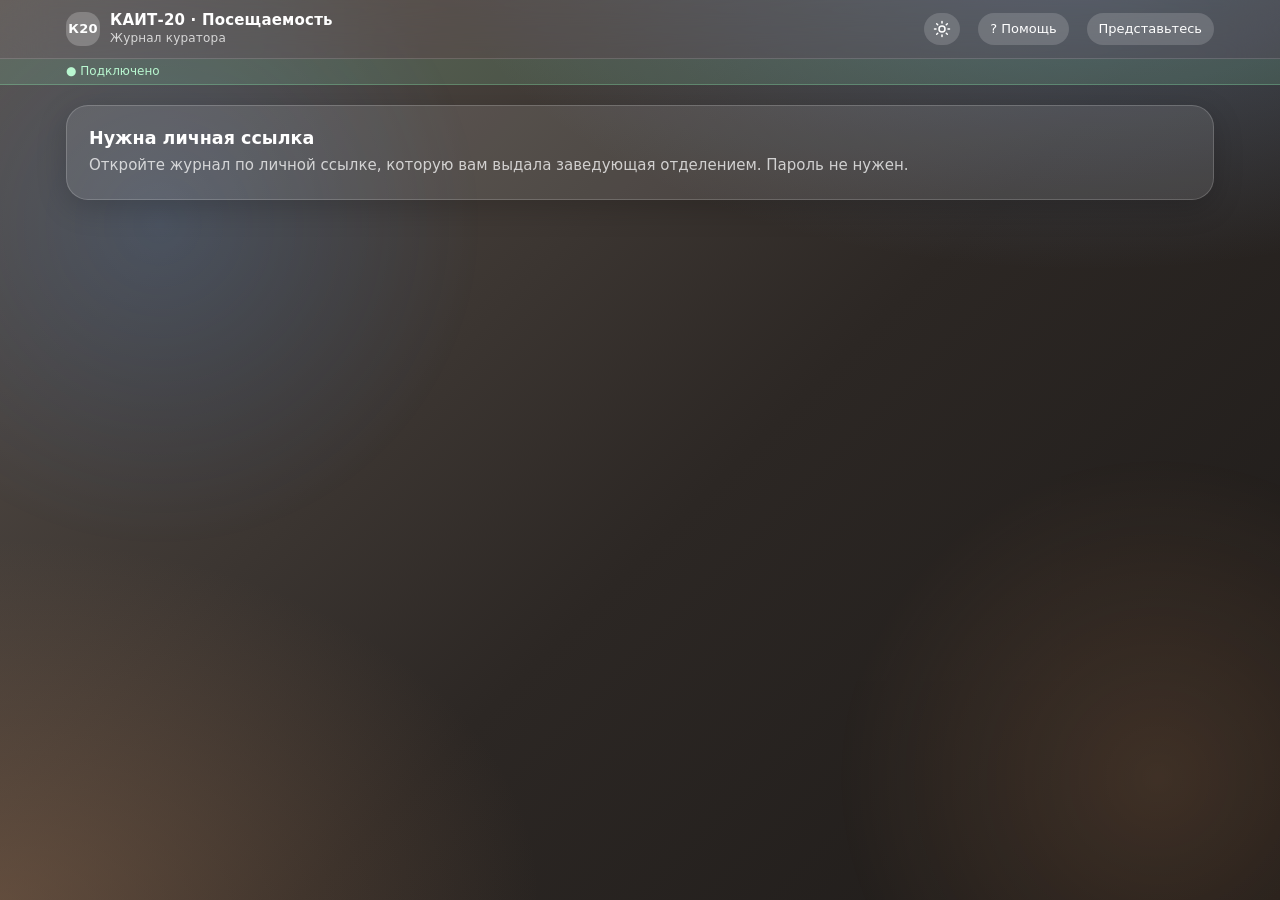
==== commit ed5ec9b6: "Update index.html" ====
--- a/index.html
+++ b/index.html
@@ -13,7 +13,7 @@
 <link rel="apple-touch-icon" href="[data-uri]">
 <meta name="robots" content="noindex,nofollow">
 <title>КАИТ-20 · Посещаемость — куратор</title>
-<script>(function(){var t="";try{t=localStorage.getItem("kait.theme")||""}catch(e){}if(t!=="light"&&t!=="dark")t=window.matchMedia&&matchMedia("(prefers-color-scheme: light)").matches?"light":"dark";document.documentElement.setAttribute("data-theme",t)})()</script>
+<script>(function(){var t="";try{t=localStorage.getItem("kait.theme")||""}catch(e){}if(t!=="light"&&t!=="dark")t="dark";document.documentElement.setAttribute("data-theme",t)})()</script>
 <link rel="stylesheet" href="style.css">
 </head>
 <body>
@@ -139,7 +139,7 @@
     var h = '<div class="hero"><h1>Отметьте посещаемость</h1><p>Выберите группу. Отметки сохраняются сразу и видны заведующей.</p></div>' +
       '<div class="mrow"><span class="sm mut">Дата:</span><input type="date" id="dsel" value="' + st.date + '" style="border:1px solid var(--line);border-radius:10px;padding:7px 10px;background:#fff">' +
       '<button class="btn ghost sm" id="dtoday">Сегодня</button></div>';
-    if (di.off) h += '<div class="card" style="margin:10px 0;background:#f1f3f8"><b>🗓 ' + K.fmtLong(st.date) + ' — ' + esc(di.label || 'выходной день') + '.</b> <span class="mut">Отметки закрыты. Выберите учебный день.</span></div>';
+    if (di.off) h += '<div class="card" style="margin:10px 0;opacity:.85"><b>🗓 ' + K.fmtLong(st.date) + ' — ' + esc(di.label || 'выходной день') + '.</b> <span class="mut">Отметки закрыты. Выберите учебный день.</span></div>';
     h += modeCard(di) + tasksBlock() + eventsBlock();
     h += '<div class="chips" style="margin-top:12px">' + (mine.length ? '<button class="chip' + (st.mine ? ' on' : '') + '" data-c="m">Мои группы (' + mine.length + ')</button>' : '') + courses.map(function (c) { return '<button class="chip' + (!st.mine && st.course === c ? ' on' : '') + '" data-c="' + c + '">' + (c ? c + ' курс' : 'Все группы') + '</button>'; }).join('') + '</div>';
     h += '<div class="grid">' + groups.map(function (g) {
@@ -175,7 +175,7 @@
         (di.off ? '' : '<div><span>присутствуют</span><div class="n" style="color:var(--plus)">' + cnt.p + '</div></div><div><span>отсутствуют</span><div class="n" style="color:var(--nev)">' + cnt.a + '</div></div><div><span>не отмечено</span><div class="n">' + cnt.n + '</div></div>' +
         (full ? '<span class="daydone">✓ День заполнен</span>' : '<button class="btn sm" id="allp"' + (cnt.n ? '' : ' disabled') + '>✓ ' + (cnt.n < rosN ? 'Остальные присутствуют' : 'Все присутствуют') + '</button>')) + '</div>';
       if (di.mode) h += modeCard(di);
-      if (di.off) h += '<div class="card" style="background:#f1f3f8;margin-bottom:12px"><b>🗓 ' + esc(di.label || 'Выходной день') + '</b> <span class="mut">— отметки закрыты заведующей отделением.</span></div>';
+      if (di.off) h += '<div class="card" style="margin-bottom:12px;opacity:.85"><b>🗓 ' + esc(di.label || 'Выходной день') + '</b> <span class="mut">— отметки закрыты заведующей отделением.</span></div>';
       h += '<div class="list">' + S.rosterOn(g, st.date).map(function (s, i) {
         var v = S.get(g.id, s.id, st.date), c = v ? K.CODES[v] : null;
         return '<div class="row" data-s="' + s.id + '"><span class="num">' + (i + 1) + '</span><div class="nm">' + esc(s.fio) + '</div>' +
@@ -190,13 +190,13 @@
     app.innerHTML = h;
     $('#back').onclick = function () { st.gid = null; render(); };
     $('#mp').onclick = function () { monthShift(-1); render(); }; $('#mn').onclick = function () { monthShift(1); render(); };
-    $('#undo').onclick = function () { var n = S.undoLast(); UI.toast(n ? 'Отменено отметок: ' + n : 'Нечего отменять'); };
+    $('#undo').onclick = function () { var n = S.undoLast(); UI.toast(n > 1 ? 'Отменена пачка отметок: ' + n : n ? 'Отменён один шаг' : 'Нечего отменять'); };
     [].forEach.call(app.querySelectorAll('.tabs button'), function (b) { b.onclick = function () { st.view = b.dataset.v; render(); }; });
     if (st.view === 'day') {
       var bar = $('#dbar'), on = bar.querySelector('.on'); if (on) bar.scrollLeft = on.offsetLeft - 90;
       [].forEach.call(bar.querySelectorAll('.dpill'), function (b) { b.onclick = function () { st.date = b.dataset.d; render(); }; });
       var allF = function () {
-        var w = who() || '—', n = 0; S.rosterOn(g, st.date).forEach(function (s) { if (!S.get(g.id, s.id, st.date)) { S.set(g.id, s.id, st.date, '+', w, true); n++; } });
+        var w = who() || '—', n = 0; (S.batch || function (f) { f(); })(function () { S.rosterOn(g, st.date).forEach(function (s) { if (!S.get(g.id, s.id, st.date)) { S.set(g.id, s.id, st.date, '+', w, true); n++; } }); });
         S.commit(); UI.toast('Отмечено присутствующими: ' + n);
       };
       var all = $('#allp'), all2 = $('#allp2'), dn2 = $('#dnext2'); if (all) all.onclick = allF; if (all2) all2.onclick = allF; if (dn2) dn2.onclick = function () { stepDay(1); };
--- a/style.css
+++ b/style.css
@@ -440,3 +440,41 @@
   .toast{bottom:calc(150px + env(safe-area-inset-bottom))}
   .gcard{padding:16px;min-height:96px}
 }
+
+/* perf: без анимации и blur на фоне, без backdrop-filter на карточках */
+body::before,body::after{animation:none;filter:none}
+.card,.kpi,.list,.mwrap,.gcard,.misscard .cl{backdrop-filter:none;-webkit-backdrop-filter:none}
+
+/* шапка админки: вкладки не вылезают за экран, при нехватке места прокручиваются */
+.app .top .wrap{flex-wrap:nowrap;min-width:0}
+.app .top .brand{flex:0 100 auto;min-width:0;overflow:hidden}
+.app .top .logo{flex:none}
+.app .tabs{flex:0 1 auto;min-width:0;overflow-x:auto;scrollbar-width:none}
+.app .tabs::-webkit-scrollbar{display:none}
+.app .tabs button{flex:none}
+#themeBtn,#helpA{flex:none}
+@media(max-width:1800px){.app .tabs button{padding:10px 10px;font-size:14px}.app .top .brand small{display:none}}
+
+/* дежурства: в узких карточках этажей подпись сверху, имя под ней, кнопки справа */
+.dtfs .dtr{display:grid;grid-template-columns:minmax(0,1fr) auto;grid-template-areas:"l a" "n a";align-items:center;gap:2px 8px}
+.dtfs .dtl{grid-area:l;width:auto}.dtfs .dtn{grid-area:n;font-size:15px}.dtfs .dta{grid-area:a}
+.dtfs .dtr.sb{grid-template-columns:minmax(0,1fr);grid-template-areas:"l" "n"}
+.dtfs .dtrep{grid-column:1/-1}
+
+/* perf: фон не fixed-градиентом на body (перерисовывался при каждом скролле), а отдельным слоем; без blur у боковой панели и шапки */
+body{background:none!important}
+html::before{content:"";position:fixed;inset:0;z-index:-3;pointer-events:none;transform:translateZ(0);background:radial-gradient(1100px 600px at 85% -10%,rgba(120,150,190,.45),transparent 60%),radial-gradient(900px 600px at 0% 100%,rgba(150,110,80,.45),transparent 60%),linear-gradient(135deg,#5a524c 0%,#2c2724 55%,#1d1a18 100%)}
+html[data-theme=light]::before{background:radial-gradient(1100px 600px at 85% -10%,rgba(120,160,255,.28),transparent 60%),radial-gradient(900px 600px at 0% 100%,rgba(255,190,140,.26),transparent 60%),linear-gradient(135deg,#f6f8fc 0%,#eef2f8 55%,#e7ecf5 100%)}
+.rail,.app .top .wrap,.demo{backdrop-filter:none;-webkit-backdrop-filter:none}
+.rail{background:rgba(52,46,42,.78)}.app .top .wrap{background:rgba(52,46,42,.62)}
+html[data-theme=light] .rail,html[data-theme=light] .app .top .wrap{background:rgba(255,255,255,.82)}
+.opr{contain:layout paint}
+body::before,body::after{transform:translateZ(0)}
+
+/* шапка: название не обрезается, а сокращается до «КАИТ-20» */
+.app .top .brand{flex:none;overflow:visible}
+@media(max-width:1700px){.app .top .brand .bt2{display:none}}
+
+/* рейтинг групп: справа итоговая посещаемость */
+.rank .rw{grid-template-columns:78px 1fr 92px}
+.rank .at{text-align:right;line-height:1.1}.rank .at b{font-size:15px}.rank .at small{display:block;font-size:11px;opacity:.65;font-weight:500}
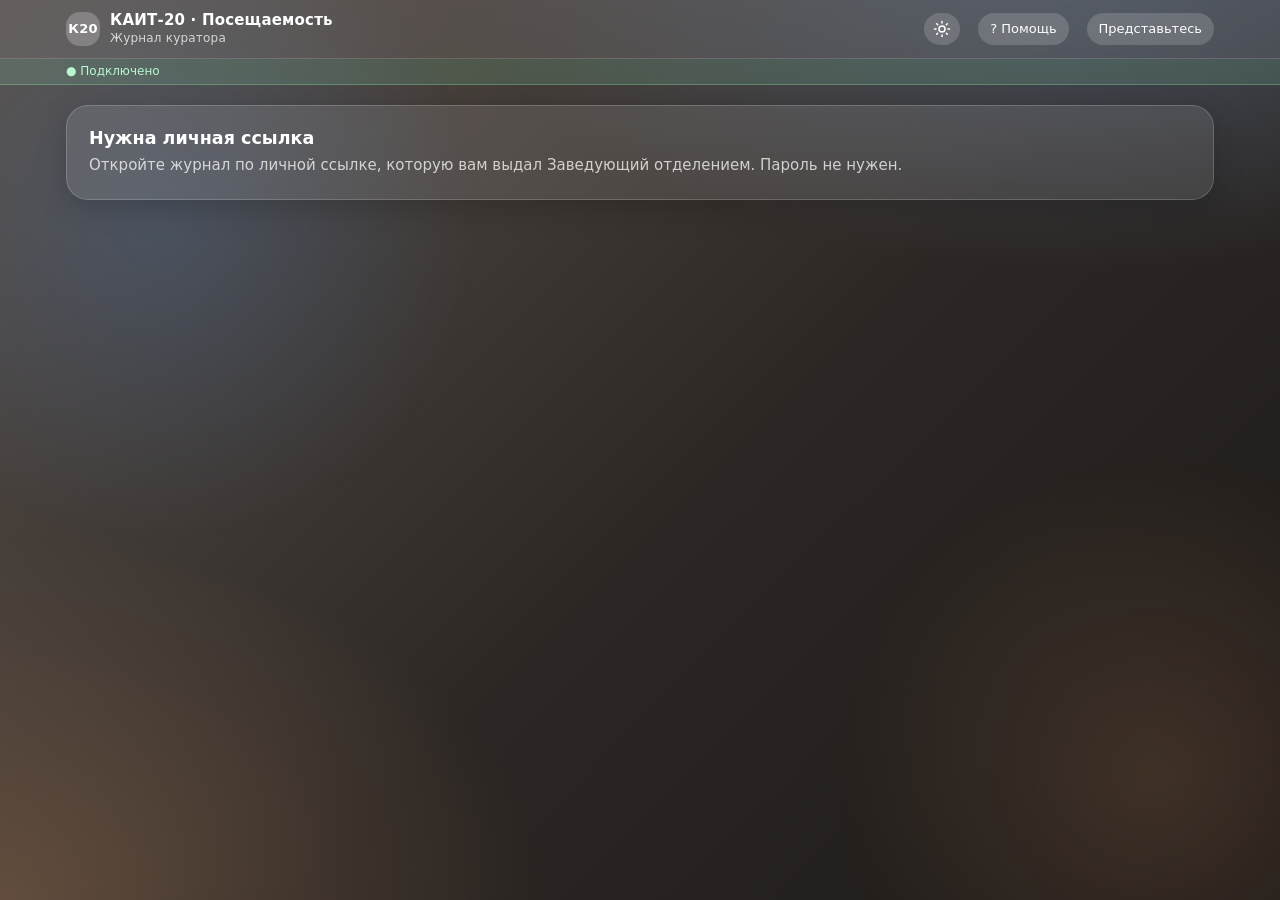
==== commit bf058eb9: "Update index.html" ====
--- a/index.html
+++ b/index.html
@@ -73,8 +73,8 @@
       '<li><b>Быстрее:</b> кнопка «✓ Все присутствуют», затем поправьте тех, кого нет.</li>' +
       '<li><b>Другой день</b> — полоска с числами над списком. «Табель за месяц» — вся таблица: нажмите на клетку, чтобы изменить отметку.</li>' +
       '<li><b>Ошиблись?</b> Кнопка «↩ Отменить» возвращает предыдущую отметку.</li>' +
-      '<li><b>Выходные и дистанционное обучение</b> проставляет заведующая в календаре; в выходные отметки закрыты.</li>' +
-      '<li><b>Задачи и мероприятия</b> от заведующей — на главной странице. Сделали — нажмите «Выполнено».</li>' +
+      '<li><b>Выходные и дистанционное обучение</b> проставляет Заведующий отделением в календаре; в выходные отметки закрыты.</li>' +
+      '<li><b>Задачи и мероприятия</b> от Заведующего отделением — на главной странице. Сделали — нажмите «Выполнено».</li>' +
       '</ol><div class="mut sm" style="margin-top:10px">Всё сохраняется автоматически. Ваша ссылка личная — не пересылайте её другим.</div><button class="btn" id="helpOk" style="width:100%;margin-top:14px">Понятно</button></div>';
     document.body.appendChild(ov); ov.querySelector('#helpOk').onclick = function () { ov.remove(); };
     ov.addEventListener('click', function (e) { if (e.target === ov) ov.remove(); });
@@ -136,9 +136,9 @@
     var di = S.dayInfo(st.date), mine = myGroups(); if (!mine.length) st.mine = false;
     var groups = S.groups().filter(function (g) { return st.mine ? mine.indexOf(g.id) >= 0 : (!st.course || g.course === st.course); });
     var courses = [0].concat(S.groups().map(function (g) { return g.course; }).filter(function (v, i, a) { return a.indexOf(v) === i; }).sort());
-    var h = '<div class="hero"><h1>Отметьте посещаемость</h1><p>Выберите группу. Отметки сохраняются сразу и видны заведующей.</p></div>' +
+    var h = '<div class="hero"><h1>Отметьте посещаемость</h1><p>Выберите группу. Отметки сохраняются сразу и видны Заведующему отделением.</p></div>' +
       '<div class="mrow"><span class="sm mut">Дата:</span><input type="date" id="dsel" value="' + st.date + '" style="border:1px solid var(--line);border-radius:10px;padding:7px 10px;background:#fff">' +
-      '<button class="btn ghost sm" id="dtoday">Сегодня</button></div>';
+      '<button class="btn ghost sm" id="dyest">Вчера</button><button class="btn ghost sm" id="dtoday">Сегодня</button><button class="btn ghost sm" id="dtomo">Завтра</button></div>';
     if (di.off) h += '<div class="card" style="margin:10px 0;opacity:.85"><b>🗓 ' + K.fmtLong(st.date) + ' — ' + esc(di.label || 'выходной день') + '.</b> <span class="mut">Отметки закрыты. Выберите учебный день.</span></div>';
     h += modeCard(di) + tasksBlock() + eventsBlock();
     h += '<div class="chips" style="margin-top:12px">' + (mine.length ? '<button class="chip' + (st.mine ? ' on' : '') + '" data-c="m">Мои группы (' + mine.length + ')</button>' : '') + courses.map(function (c) { return '<button class="chip' + (!st.mine && st.course === c ? ' on' : '') + '" data-c="' + c + '">' + (c ? c + ' курс' : 'Все группы') + '</button>'; }).join('') + '</div>';
@@ -151,6 +151,8 @@
     app.innerHTML = h;
     bindTasks();
     $('#dsel').onchange = function (e) { if (e.target.value) { st.date = e.target.value; st.ym = st.date.slice(0, 7); render(); } };
+    $('#dyest').onclick = function () { var d = K.parse(K.today()); d.setDate(d.getDate() - 1); st.date = lastWork(K.iso(d)); st.ym = st.date.slice(0, 7); render(); };
+    $('#dtomo').onclick = function () { var d = K.parse(K.today()); d.setDate(d.getDate() + 1); for (var i = 0; i < 10 && S.isOff(K.iso(d)); i++) d.setDate(d.getDate() + 1); st.date = K.iso(d); st.ym = st.date.slice(0, 7); render(); };
     $('#dtoday').onclick = function () { st.date = lastWork(K.today()); st.ym = st.date.slice(0, 7); render(); };
     [].forEach.call(app.querySelectorAll('.chip'), function (b) { b.onclick = function () { if (b.dataset.c === 'm') { st.mine = true; st.course = 0; } else { st.mine = false; st.course = +b.dataset.c; } render(); }; });
     [].forEach.call(app.querySelectorAll('.gcard'), function (b) { b.onclick = function () { st.gid = b.dataset.g; render(); window.scrollTo(0, 0); }; });
@@ -162,7 +164,7 @@
     var g = S.group(st.gid), p = st.ym.split('-'), y = +p[0], m = +p[1] - 1, dates = K.monthDates(y, m, false);
     var h = '<div class="crumb"><button class="back" id="back">← Все группы</button><h2>' + esc(g.name) + '</h2><span class="mut sm">' + g.course + ' курс · ' + g.students.length + ' студ.' + (g.curator ? ' · куратор ' + esc(K.shortName(g.curator)) : '') + '</span><div class="sp" style="flex:1"></div>' +
       '<div class="tabs"><button data-v="day" class="' + (st.view === 'day' ? 'on' : '') + '">День</button><button data-v="month" class="' + (st.view === 'month' ? 'on' : '') + '">Табель за месяц</button></div></div>';
-    h += '<div class="mrow"><button class="btn ghost sm" id="mp">‹</button><b style="min-width:130px;text-align:center">' + K.MONTHS[m] + ' ' + y + '</b><button class="btn ghost sm" id="mn">›</button><span style="flex:1"></span><button class="btn ghost sm" id="undo"' + (S.canUndo() ? '' : ' disabled') + '>↩ Отменить</button></div>';
+    h += '<div class="mrow"><button class="btn ghost sm" id="mp">‹</button><b style="min-width:130px;text-align:center">' + K.MONTHS[m] + ' ' + y + '</b><button class="btn ghost sm" id="mn">›</button><span style="flex:1"></span><button class="btn ghost sm" id="rost" style="margin-right:6px">👥 Состав группы</button><button class="btn ghost sm" id="undo"' + (S.canUndo() ? '' : ' disabled') + '>↩ Отменить</button></div>';
     if (st.view === 'day') {
       h += '<div class="datebar" id="dbar">' + dates.map(function (d) {
         var dt = K.parse(d), di = S.dayInfo(d), mk = di.off ? 0 : S.marked(g.id, d), cls = 'dpill' + (d === st.date ? ' on' : '') + (di.off ? ' wk' : '') + (!di.off && mk === S.rosterOn(g, d).length ? ' done' : !di.off && mk ? ' part' : '');
@@ -175,7 +177,7 @@
         (di.off ? '' : '<div><span>присутствуют</span><div class="n" style="color:var(--plus)">' + cnt.p + '</div></div><div><span>отсутствуют</span><div class="n" style="color:var(--nev)">' + cnt.a + '</div></div><div><span>не отмечено</span><div class="n">' + cnt.n + '</div></div>' +
         (full ? '<span class="daydone">✓ День заполнен</span>' : '<button class="btn sm" id="allp"' + (cnt.n ? '' : ' disabled') + '>✓ ' + (cnt.n < rosN ? 'Остальные присутствуют' : 'Все присутствуют') + '</button>')) + '</div>';
       if (di.mode) h += modeCard(di);
-      if (di.off) h += '<div class="card" style="margin-bottom:12px;opacity:.85"><b>🗓 ' + esc(di.label || 'Выходной день') + '</b> <span class="mut">— отметки закрыты заведующей отделением.</span></div>';
+      if (di.off) h += '<div class="card" style="margin-bottom:12px;opacity:.85"><b>🗓 ' + esc(di.label || 'Выходной день') + '</b> <span class="mut">— отметки закрыты Заведующим отделением.</span></div>';
       h += '<div class="list">' + S.rosterOn(g, st.date).map(function (s, i) {
         var v = S.get(g.id, s.id, st.date), c = v ? K.CODES[v] : null;
         return '<div class="row" data-s="' + s.id + '"><span class="num">' + (i + 1) + '</span><div class="nm">' + esc(s.fio) + '</div>' +
@@ -190,6 +192,7 @@
     app.innerHTML = h;
     $('#back').onclick = function () { st.gid = null; render(); };
     $('#mp').onclick = function () { monthShift(-1); render(); }; $('#mn').onclick = function () { monthShift(1); render(); };
+    $('#rost').onclick = function () { rosterEditor(g.id); };
     $('#undo').onclick = function () { var n = S.undoLast(); UI.toast(n > 1 ? 'Отменена пачка отметок: ' + n : n ? 'Отменён один шаг' : 'Нечего отменять'); };
     [].forEach.call(app.querySelectorAll('.tabs button'), function (b) { b.onclick = function () { st.view = b.dataset.v; render(); }; });
     if (st.view === 'day') {
@@ -207,6 +210,42 @@
     } else UI.matrix($('#mx'), g.id, dates, { editable: true });
   }
 
+
+  /* состав группы: куратор сам добавляет, переименовывает, отмечает выбывших и возвращает студентов */
+  function rosterEditor(gid) {
+    var ov = document.createElement('div'); ov.className = 'ov on'; ov.style.zIndex = 80; ov.style.alignItems = 'center';
+    function fmt(d) { return d ? K.fmtShort(d) : ''; }
+    function draw() {
+      var g = S.group(gid), t = K.today();
+      var act = g.all.filter(function (s) { return !s.left || s.left >= t; }), gone = g.all.filter(function (s) { return s.left && s.left < t; });
+      var h = '<div class="modal" style="max-height:90vh;overflow:auto"><h3 style="margin:0 0 4px">Состав группы ' + esc(g.name) + '</h3><div class="xs mut" style="margin-bottom:10px">Выбывший студент остаётся в истории отметок. Ошиблись — верните его.</div><div id="rerr" class="sm" style="color:#e5484d"></div>';
+      h += '<div class="list">' + act.map(function (s, i) {
+        return '<div class="row" style="gap:6px"><span class="num">' + (i + 1) + '</span><div class="nm" style="flex:1;cursor:default">' + esc(s.fio) + (s.left ? ' <span class="xs mut">выбывает ' + fmt(s.left) + '</span>' : '') + '</div><button class="btn ghost sm" data-a="ren" data-s="' + s.id + '">Изменить</button><button class="btn ghost sm" data-a="out" data-s="' + s.id + '">Выбыл</button></div>';
+      }).join('') + '</div>';
+      h += '<div style="margin-top:12px;display:flex;gap:8px"><button class="btn" data-a="add" style="flex:1">＋ Добавить студента</button><button class="btn ghost" data-a="close">Закрыть</button></div>';
+      if (gone.length) h += '<h4 style="margin:16px 0 6px">Выбывшие</h4><div class="list">' + gone.map(function (s) { return '<div class="row" style="gap:6px"><div class="nm mut" style="flex:1;cursor:default">' + esc(s.fio) + ' <span class="xs">до ' + fmt(s.left) + '</span></div><button class="btn ghost sm" data-a="back" data-s="' + s.id + '">Вернуть</button></div>'; }).join('') + '</div>';
+      ov.innerHTML = h + '</div>';
+    }
+    function run(p, msg) {
+      return p.then(function () { UI.toast(msg); draw(); render(); }).catch(function (e) {
+        var m = e.message === 'forbidden' ? 'Сервер ещё не разрешил кураторам менять состав' : e.message;
+        var el = ov.querySelector('#rerr'); if (el) el.textContent = 'Не получилось: ' + m;
+      });
+    }
+    ov.addEventListener('click', function (e) {
+      if (e.target === ov) { ov.remove(); return; }
+      var b = e.target.closest('[data-a]'); if (!b) return; var a = b.dataset.a, g = S.group(gid), t = K.today();
+      var sid = b.dataset.s, stu = null; g.all.forEach(function (x) { if (x.id === sid) stu = x; });
+      if (a === 'close') ov.remove();
+      else if (a === 'add') UI.form('Новый студент в ' + g.name, [{ id: 'fio', label: 'ФИО', req: true, hint: 'Фамилия Имя Отчество полностью' }, { id: 'from', label: 'С какого дня в группе', type: 'date', value: t, req: true, hint: 'За более ранние дни отметки не требуются' }], 'Добавить').then(function (v) { if (v) run(S.addStudent(gid, v.fio, v.from), 'Студент добавлен'); });
+      else if (a === 'ren' && stu) UI.form('ФИО студента', [{ id: 'fio', label: 'ФИО', value: stu.fio, req: true }], 'Сохранить').then(function (v) { if (v && v.fio !== stu.fio) run(S.renameStudent(sid, v.fio), 'ФИО изменено'); });
+      else if (a === 'out' && stu) UI.form('Выбыл: ' + K.shortName(stu.fio), [{ id: 'left', label: 'Последний день в группе', type: 'date', value: t, req: true, hint: 'Начиная со следующего дня в списке его не будет. Прошлые отметки сохранятся.' }], 'Отметить выбывшим').then(function (v) { if (v) run(S.removeStudent(sid, v.left), 'Студент выбыл'); });
+      else if (a === 'back' && stu) run(S.restoreStudent(sid), 'Студент возвращён');
+    });
+    ov.addEventListener('keydown', function (e) { if (e.key === 'Escape') ov.remove(); });
+    draw(); document.body.appendChild(ov);
+  }
+
   function stepDay(dir) {
     var d = K.parse(st.date); for (var i = 0; i < 21; i++) { d.setDate(d.getDate() + dir); if (!S.isOff(K.iso(d))) break; }
     st.date = K.iso(d); st.ym = st.date.slice(0, 7); app.setAttribute('data-slide', dir > 0 ? 'l' : 'r'); render(); setTimeout(function () { app.removeAttribute('data-slide'); }, 320);
@@ -265,13 +304,13 @@
   if (!K.REMOTE) boot();
   else {
     var tok = ''; try { tok = new URLSearchParams(location.search).get('k') || sessionStorage.getItem('kait20-k') || ''; } catch (e) {}
-    if (!tok) { app.innerHTML = '<div class="card" style="padding:22px;margin-top:20px"><h3>Нужна личная ссылка</h3><div class="mut" style="margin-top:6px">Откройте журнал по личной ссылке, которую вам выдала заведующая отделением. Пароль не нужен.</div></div>'; }
+    if (!tok) { app.innerHTML = '<div class="card" style="padding:22px;margin-top:20px"><h3>Нужна личная ссылка</h3><div class="mut" style="margin-top:6px">Откройте журнал по личной ссылке, которую вам выдал Заведующий отделением. Пароль не нужен.</div></div>'; }
     else {
       try { sessionStorage.setItem('kait20-k', tok); history.replaceState(null, '', location.pathname + location.hash); } catch (e) {}
       app.innerHTML = '<div class="mut" style="padding:30px;text-align:center">Загружаю журнал…</div>';
       K.Net.login({ k: tok }).then(function () { $('#whoBtn').onclick = null; st.mine = false; boot(); }).catch(function (e) {
         try { sessionStorage.removeItem('kait20-k'); } catch (x) {}
-        app.innerHTML = '<div class="card" style="padding:22px;margin-top:20px"><h3>Не удалось открыть журнал</h3><div class="mut" style="margin-top:6px">' + (e.message === 'auth' ? 'Ссылка недействительна. Попросите заведующую выдать новую.' : 'Нет связи с сервером. Обновите страницу.') + '</div></div>';
+        app.innerHTML = '<div class="card" style="padding:22px;margin-top:20px"><h3>Не удалось открыть журнал</h3><div class="mut" style="margin-top:6px">' + (e.message === 'auth' ? 'Ссылка недействительна. Попросите Заведующего отделением выдать новую.' : 'Нет связи с сервером. Обновите страницу.') + '</div></div>';
       });
     }
   }
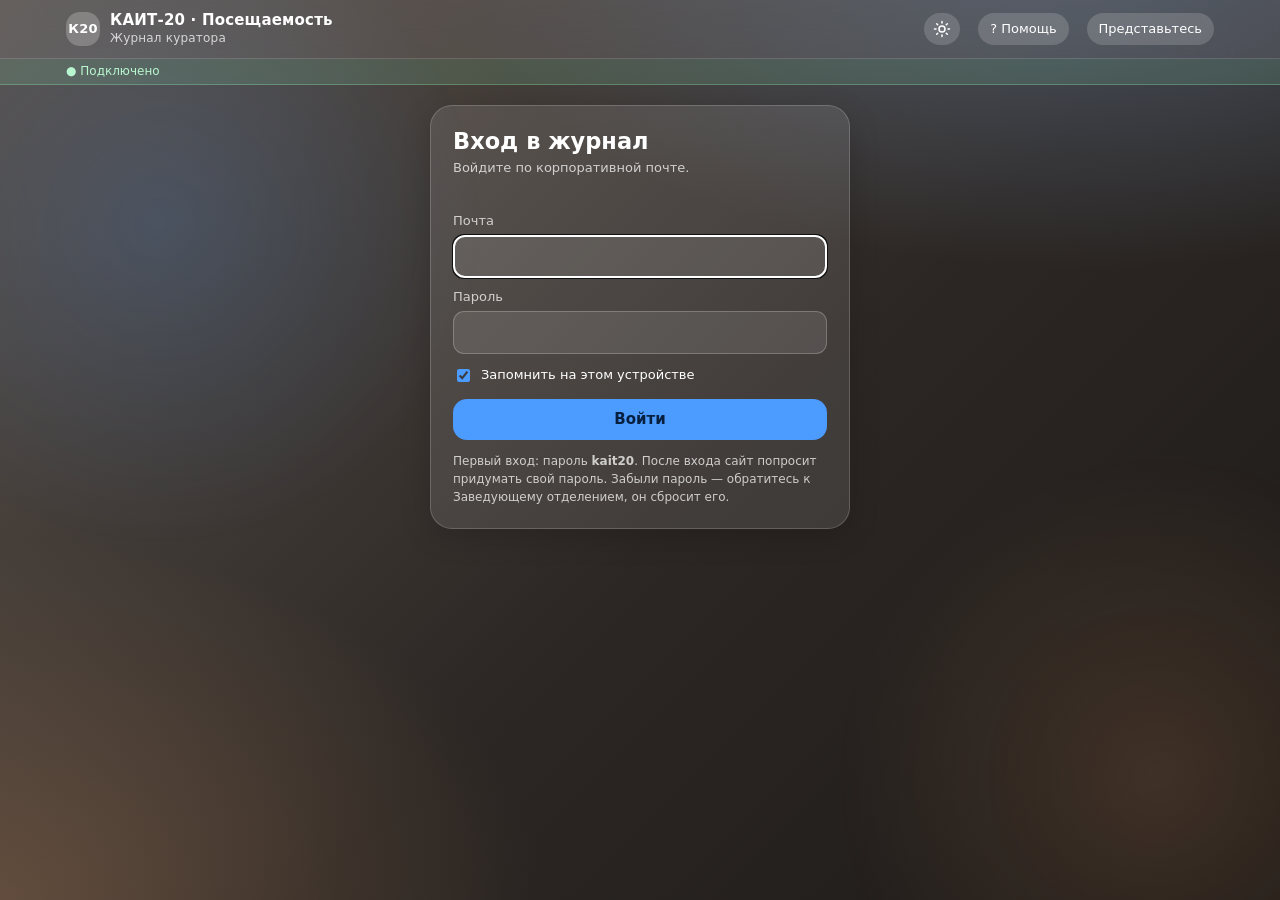
==== commit 5c8d6156: "Update index.html" ====
--- a/index.html
+++ b/index.html
@@ -272,11 +272,12 @@
       '<button data-m="help"><b>? Как пользоваться</b><span>Короткая инструкция</span></button>' +
       '<button data-m="theme"><b>' + (UI.theme() === 'light' ? '🌙 Тёмная тема' : '☀️ Светлая тема') + '</b><span>Сейчас: ' + (UI.theme() === 'light' ? 'светлая' : 'тёмная') + '</span></button>' +
       '<button data-m="inst"><b>📲 Значок на экран телефона</b><span>Журнал будет открываться как приложение</span></button>' +
+      (K.REMOTE ? '<button data-m="pw"><b>🔑 Сменить пароль</b><span>Вход по почте</span></button><button data-m="out"><b>🚪 Выйти</b><span>Нужно будет войти снова</span></button>' : '') +
       (K.REMOTE ? '' : '<button data-m="who"><b>👤 Сменить куратора</b><span>Только в демо-версии</span></button>') +
       '</div><button class="btn ghost" data-m="x" style="width:100%;margin-top:12px">Закрыть</button></div>';
     ov.addEventListener('click', function (e) {
       var b = e.target.closest('[data-m]'); if (!b && e.target !== ov) return; ov.remove(); if (!b) return;
-      if (b.dataset.m === 'help') helpModal(); else if (b.dataset.m === 'theme') $('#themeBtn').click(); else if (b.dataset.m === 'inst') installHelp(); else if (b.dataset.m === 'who') askName(true);
+      if (b.dataset.m === 'help') helpModal(); else if (b.dataset.m === 'theme') $('#themeBtn').click(); else if (b.dataset.m === 'inst') installHelp(); else if (b.dataset.m === 'who') askName(true); else if (b.dataset.m === 'pw') window.kaitChangePw(); else if (b.dataset.m === 'out') window.kaitLogout();
     });
     document.body.appendChild(ov);
   }
@@ -303,16 +304,71 @@
   function boot() { document.body.classList.add('ready'); hashRead(); render(); if (!K.REMOTE) askName(false); else { try { if (!localStorage.getItem('kait.help.seen')) setTimeout(helpModal, 700); } catch (e) {} } }
   if (!K.REMOTE) boot();
   else {
-    var tok = ''; try { tok = new URLSearchParams(location.search).get('k') || sessionStorage.getItem('kait20-k') || ''; } catch (e) {}
-    if (!tok) { app.innerHTML = '<div class="card" style="padding:22px;margin-top:20px"><h3>Нужна личная ссылка</h3><div class="mut" style="margin-top:6px">Откройте журнал по личной ссылке, которую вам выдал Заведующий отделением. Пароль не нужен.</div></div>'; }
-    else {
-      try { sessionStorage.setItem('kait20-k', tok); history.replaceState(null, '', location.pathname + location.hash); } catch (e) {}
+    var KEY = 'kait20-k', EMK = 'kait20-em';
+    var lget = function (k) { try { return localStorage.getItem(k) || ''; } catch (e) { return ''; } };
+    var tok = ''; try { tok = new URLSearchParams(location.search).get('k') || sessionStorage.getItem(KEY) || lget(KEY); } catch (e) {}
+    var inpS = 'width:100%;border:1px solid var(--line);border-radius:11px;padding:11px 12px;margin-top:4px;font:inherit;color:inherit;background:rgba(var(--w),.08)';
+    var errText = function (e, r) { return e && e.message && e.message !== 'bad' && e.message !== 'locked' && e.message !== 'short' ? 'Нет связи с сервером. Обновите страницу.' : r && r.err === 'locked' ? 'Слишком много неверных попыток. Подождите ' + (r.wait || 15) + ' мин.' : r && r.err === 'short' ? 'Пароль должен быть не короче 8 символов.' : 'Неверная почта или пароль.'; };
+    var enter = function (t, remember) {
+      try { if (remember) { localStorage.setItem(KEY, t); sessionStorage.removeItem(KEY); } else { sessionStorage.setItem(KEY, t); localStorage.removeItem(KEY); } history.replaceState(null, '', location.pathname + location.hash); } catch (e) {}
       app.innerHTML = '<div class="mut" style="padding:30px;text-align:center">Загружаю журнал…</div>';
-      K.Net.login({ k: tok }).then(function () { $('#whoBtn').onclick = null; st.mine = false; boot(); }).catch(function (e) {
-        try { sessionStorage.removeItem('kait20-k'); } catch (x) {}
-        app.innerHTML = '<div class="card" style="padding:22px;margin-top:20px"><h3>Не удалось открыть журнал</h3><div class="mut" style="margin-top:6px">' + (e.message === 'auth' ? 'Ссылка недействительна. Попросите Заведующего отделением выдать новую.' : 'Нет связи с сервером. Обновите страницу.') + '</div></div>';
+      K.Net.login({ k: t }).then(function () { $('#whoBtn').onclick = null; st.mine = false; boot(); }).catch(function (e) {
+        try { sessionStorage.removeItem(KEY); localStorage.removeItem(KEY); } catch (x) {}
+        if (e.message === 'auth') loginScreen('Сессия закончилась или пароль был сброшен. Войдите снова.');
+        else app.innerHTML = '<div class="card" style="padding:22px;margin-top:20px"><h3>Не удалось открыть журнал</h3><div class="mut" style="margin-top:6px">Нет связи с сервером. Обновите страницу.</div></div>';
       });
-    }
+    };
+    var loginScreen = function (msg) {
+      app.innerHTML = '<div class="card" style="padding:22px;margin:20px auto;max-width:420px"><h2 style="margin:0 0 4px">Вход в журнал</h2><div class="mut sm">Войдите по корпоративной почте.</div>' +
+        '<div id="lerr" class="sm" style="color:#e5484d;margin-top:10px;min-height:18px">' + esc(msg || '') + '</div>' +
+        '<label class="sm mut" style="display:block;margin-top:6px">Почта<input id="lem" type="email" autocomplete="username" value="' + esc(lget(EMK)) + '" style="' + inpS + '"></label>' +
+        '<label class="sm mut" style="display:block;margin-top:10px">Пароль<input id="lpw" type="password" autocomplete="current-password" style="' + inpS + '"></label>' +
+        '<label class="sm" style="display:flex;gap:8px;align-items:center;margin-top:12px"><input id="lrm" type="checkbox" checked> Запомнить на этом устройстве</label>' +
+        '<button class="btn" id="lgo" style="width:100%;margin-top:14px">Войти</button>' +
+        '<div class="xs mut" style="margin-top:12px;line-height:1.5">Первый вход: пароль <b>kait20</b>. После входа сайт попросит придумать свой пароль. Забыли пароль — обратитесь к Заведующему отделением, он сбросит его.</div></div>';
+      var go = function () {
+        var em = $('#lem').value.trim().toLowerCase(), pw = $('#lpw').value, rm = $('#lrm').checked, er = $('#lerr'); er.textContent = '';
+        if (!em || !pw) { er.textContent = 'Введите почту и пароль.'; return; }
+        $('#lgo').disabled = true; $('#lgo').textContent = 'Проверяю…';
+        K.Net.call({ act: 'cLogin', email: em, pass: pw }).then(function (r) {
+          if (!r.ok) { $('#lgo').disabled = false; $('#lgo').textContent = 'Войти'; er.textContent = errText(null, r); return; }
+          try { localStorage.setItem(EMK, em); } catch (e) {}
+          if (r.tmp) newPass(em, pw, rm); else enter(r.k, rm);
+        }).catch(function (e) { $('#lgo').disabled = false; $('#lgo').textContent = 'Войти'; er.textContent = errText(e); });
+      };
+      $('#lgo').onclick = go; $('#lpw').onkeydown = $('#lem').onkeydown = function (e) { if (e.key === 'Enter') go(); };
+      ($('#lem').value ? $('#lpw') : $('#lem')).focus();
+    };
+    /* первый вход (или сброс): обязательная смена одноразового пароля на свой */
+    var newPass = function (em, oldPw, rm) {
+      app.innerHTML = '<div class="card" style="padding:22px;margin:20px auto;max-width:420px"><h2 style="margin:0 0 4px">Придумайте свой пароль</h2><div class="mut sm">Одноразовый пароль больше не будет работать. Запомните новый — Заведующий отделением его не видит, но может сбросить.</div>' +
+        '<div id="lerr" class="sm" style="color:#e5484d;margin-top:10px;min-height:18px"></div>' +
+        '<label class="sm mut" style="display:block;margin-top:6px">Новый пароль (от 8 символов)<input id="np1" type="password" autocomplete="new-password" style="' + inpS + '"></label>' +
+        '<label class="sm mut" style="display:block;margin-top:10px">Повторите пароль<input id="np2" type="password" autocomplete="new-password" style="' + inpS + '"></label>' +
+        '<button class="btn" id="ngo" style="width:100%;margin-top:14px">Сохранить и войти</button></div>';
+      var go = function () {
+        var p1 = $('#np1').value, p2 = $('#np2').value, er = $('#lerr'); er.textContent = '';
+        if (p1.length < 8) { er.textContent = 'Пароль должен быть не короче 8 символов.'; return; }
+        if (p1 === oldPw || p1.toLowerCase() === 'kait20') { er.textContent = 'Придумайте другой пароль, не одноразовый.'; return; }
+        if (p1 !== p2) { er.textContent = 'Пароли не совпадают.'; return; }
+        $('#ngo').disabled = true;
+        K.Net.call({ act: 'cChange', email: em, pass: oldPw, npass: p1 }).then(function (r) {
+          if (!r.ok) { $('#ngo').disabled = false; er.textContent = errText(null, r); return; } enter(r.k, rm);
+        }).catch(function (e) { $('#ngo').disabled = false; er.textContent = errText(e); });
+      };
+      $('#ngo').onclick = go; $('#np2').onkeydown = function (e) { if (e.key === 'Enter') go(); }; $('#np1').focus();
+    };
+    window.kaitLogout = function () { try { sessionStorage.removeItem(KEY); localStorage.removeItem(KEY); } catch (e) {} location.replace(location.pathname); };
+    window.kaitChangePw = function () {
+      var em = lget(EMK); if (!em) { UI.toast('Войдите по почте, чтобы сменить пароль'); return; }
+      UI.form('Смена пароля', [{ id: 'o', label: 'Текущий пароль', type: 'password', req: true }, { id: 'n', label: 'Новый пароль (от 8 символов)', type: 'password', req: true }], 'Сменить').then(function (v) {
+        if (!v) return; if (v.n.length < 8) { UI.toast('Пароль короче 8 символов'); return; }
+        K.Net.call({ act: 'cChange', email: em, pass: v.o, npass: v.n }).then(function (r) {
+          if (!r.ok) { UI.toast(errText(null, r)); return; } try { if (lget(KEY)) localStorage.setItem(KEY, r.k); else sessionStorage.setItem(KEY, r.k); } catch (e) {} UI.toast('Пароль изменён'); location.reload();
+        }).catch(function () { UI.toast('Нет связи с сервером'); });
+      });
+    };
+    if (!tok) loginScreen(); else enter(tok, !!lget(KEY));
   }
 })();
 </script>
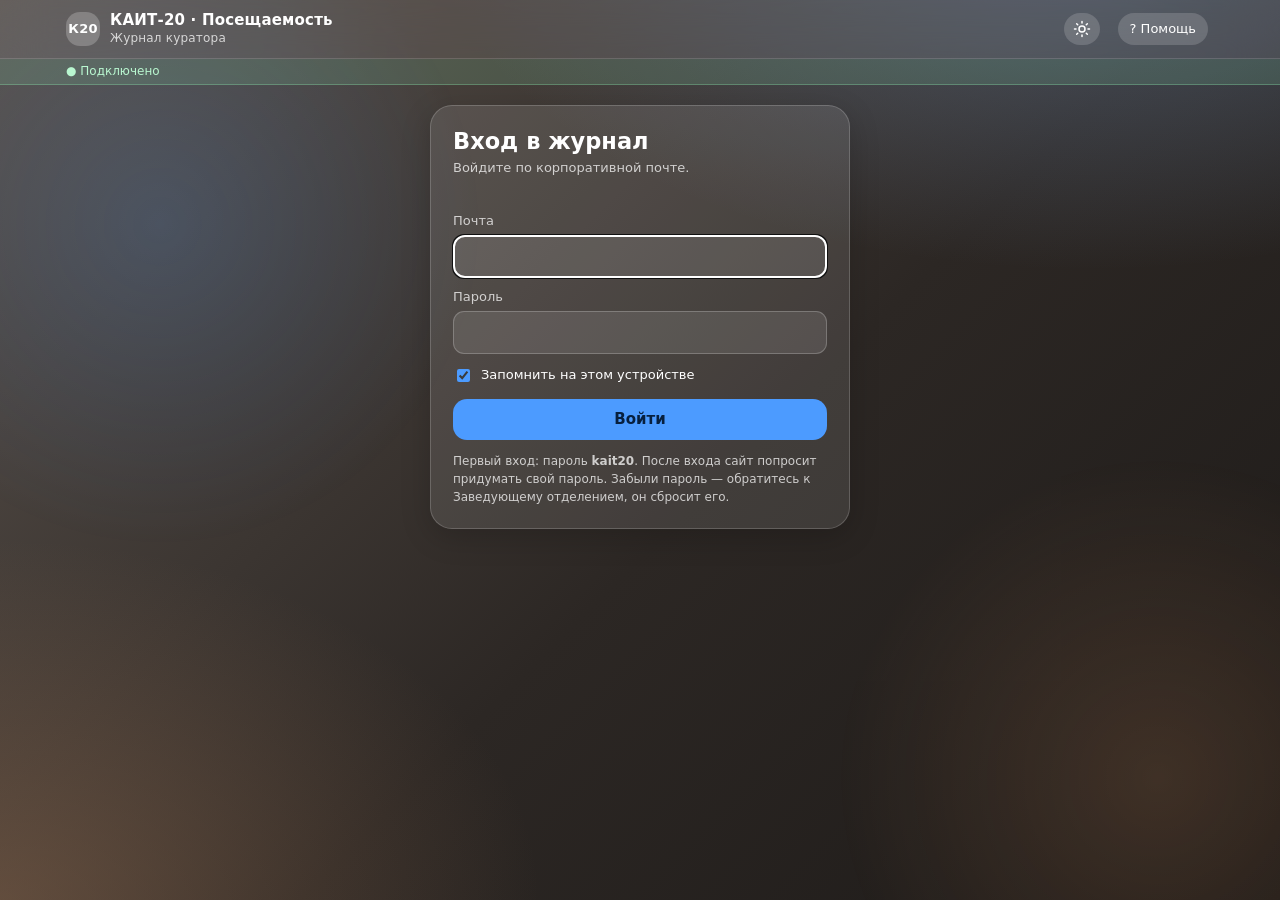
==== commit 5d69de4d: "Update index.html" ====
--- a/index.html
+++ b/index.html
@@ -63,7 +63,7 @@
   }
 
   /* ---------- имя ---------- */
-  function who() { var w = S.who(); $('#whoBtn').textContent = w ? '👤 ' + K.shortName(w) : 'Представьтесь'; return w; }
+  function who() { var w = S.who(); $('#whoBtn').style.display = ''; $('#whoBtn').textContent = w ? '👤 ' + K.shortName(w) : 'Представьтесь'; return w; }
   function myGroups() { if (K.REMOTE) return S.groups().map(function (g) { return g.id; }); var w = S.who(), c = S.curators().filter(function (x) { return x.name === w; })[0]; return c ? c.groups : []; }
   function helpModal() {
     var ov = document.createElement('div'); ov.className = 'ov on'; ov.style.alignItems = 'center'; ov.style.zIndex = 90;
@@ -75,7 +75,7 @@
       '<li><b>Ошиблись?</b> Кнопка «↩ Отменить» возвращает предыдущую отметку.</li>' +
       '<li><b>Выходные и дистанционное обучение</b> проставляет Заведующий отделением в календаре; в выходные отметки закрыты.</li>' +
       '<li><b>Задачи и мероприятия</b> от Заведующего отделением — на главной странице. Сделали — нажмите «Выполнено».</li>' +
-      '</ol><div class="mut sm" style="margin-top:10px">Всё сохраняется автоматически. Ваша ссылка личная — не пересылайте её другим.</div><button class="btn" id="helpOk" style="width:100%;margin-top:14px">Понятно</button></div>';
+      '</ol><div class="mut sm" style="margin-top:10px">Всё сохраняется автоматически. Вход — по вашей корпоративной почте и своему паролю; никому его не сообщайте.</div><button class="btn" id="helpOk" style="width:100%;margin-top:14px">Понятно</button></div>';
     document.body.appendChild(ov); ov.querySelector('#helpOk').onclick = function () { ov.remove(); };
     ov.addEventListener('click', function (e) { if (e.target === ov) ov.remove(); });
     try { localStorage.setItem('kait.help.seen', '1'); } catch (e) {}
@@ -220,10 +220,10 @@
       var act = g.all.filter(function (s) { return !s.left || s.left >= t; }), gone = g.all.filter(function (s) { return s.left && s.left < t; });
       var h = '<div class="modal" style="max-height:90vh;overflow:auto"><h3 style="margin:0 0 4px">Состав группы ' + esc(g.name) + '</h3><div class="xs mut" style="margin-bottom:10px">Выбывший студент остаётся в истории отметок. Ошиблись — верните его.</div><div id="rerr" class="sm" style="color:#e5484d"></div>';
       h += '<div class="list">' + act.map(function (s, i) {
-        return '<div class="row" style="gap:6px"><span class="num">' + (i + 1) + '</span><div class="nm" style="flex:1;cursor:default">' + esc(s.fio) + (s.left ? ' <span class="xs mut">выбывает ' + fmt(s.left) + '</span>' : '') + '</div><button class="btn ghost sm" data-a="ren" data-s="' + s.id + '">Изменить</button><button class="btn ghost sm" data-a="out" data-s="' + s.id + '">Выбыл</button></div>';
+        return '<div class="row" style="gap:6px;flex-wrap:wrap"><span class="num">' + (i + 1) + '</span><div class="nm" style="flex:1 1 140px;min-width:0;cursor:default;overflow-wrap:break-word">' + esc(s.fio) + (s.left ? ' <span class="xs mut">выбывает ' + fmt(s.left) + '</span>' : '') + '</div><span style="display:flex;gap:6px;flex:none;margin-left:auto"><button class="btn ghost sm" data-a="ren" data-s="' + s.id + '">Изменить</button><button class="btn ghost sm" data-a="out" data-s="' + s.id + '">Выбыл</button></span></div>';
       }).join('') + '</div>';
       h += '<div style="margin-top:12px;display:flex;gap:8px"><button class="btn" data-a="add" style="flex:1">＋ Добавить студента</button><button class="btn ghost" data-a="close">Закрыть</button></div>';
-      if (gone.length) h += '<h4 style="margin:16px 0 6px">Выбывшие</h4><div class="list">' + gone.map(function (s) { return '<div class="row" style="gap:6px"><div class="nm mut" style="flex:1;cursor:default">' + esc(s.fio) + ' <span class="xs">до ' + fmt(s.left) + '</span></div><button class="btn ghost sm" data-a="back" data-s="' + s.id + '">Вернуть</button></div>'; }).join('') + '</div>';
+      if (gone.length) h += '<h4 style="margin:16px 0 6px">Выбывшие</h4><div class="list">' + gone.map(function (s) { return '<div class="row" style="gap:6px;flex-wrap:wrap"><div class="nm mut" style="flex:1 1 140px;min-width:0;cursor:default;overflow-wrap:break-word">' + esc(s.fio) + ' <span class="xs">до ' + fmt(s.left) + '</span></div><button class="btn ghost sm" data-a="back" data-s="' + s.id + '">Вернуть</button></div>'; }).join('') + '</div>';
       ov.innerHTML = h + '</div>';
     }
     function run(p, msg) {
@@ -319,6 +319,7 @@
       });
     };
     var loginScreen = function (msg) {
+      var wb = document.getElementById('whoBtn'); if (wb) wb.style.display = 'none';
       app.innerHTML = '<div class="card" style="padding:22px;margin:20px auto;max-width:420px"><h2 style="margin:0 0 4px">Вход в журнал</h2><div class="mut sm">Войдите по корпоративной почте.</div>' +
         '<div id="lerr" class="sm" style="color:#e5484d;margin-top:10px;min-height:18px">' + esc(msg || '') + '</div>' +
         '<label class="sm mut" style="display:block;margin-top:6px">Почта<input id="lem" type="email" autocomplete="username" value="' + esc(lget(EMK)) + '" style="' + inpS + '"></label>' +
